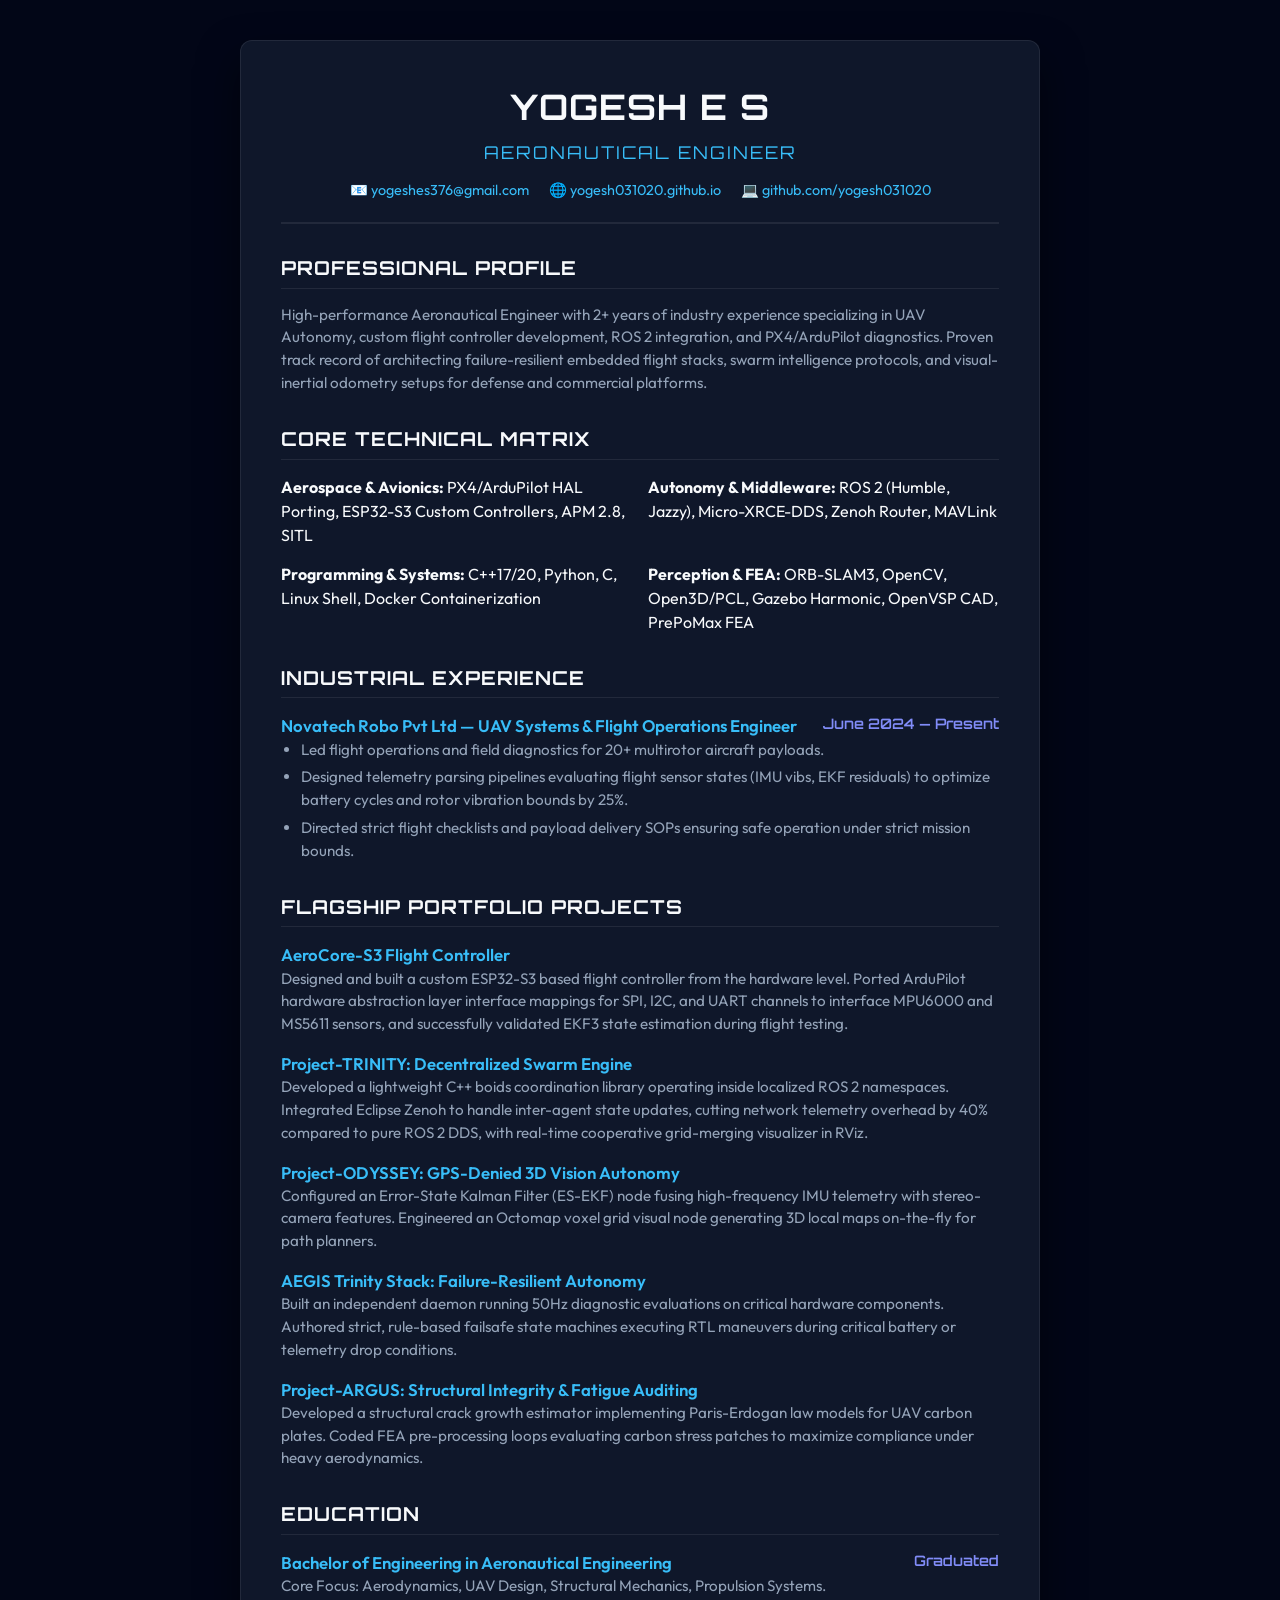
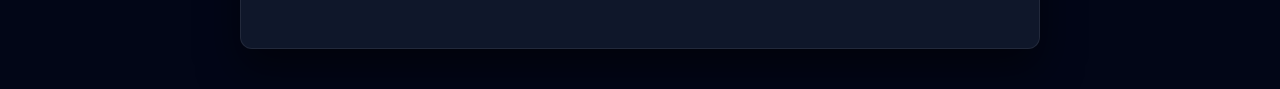
==== resume.html @ 013e6922 "docs: resolve high-priority portfolio audit issues: title, resume, and responsive matrix" ====
<!DOCTYPE html>
<html lang="en">
<head>
    <meta charset="UTF-8">
    <meta name="viewport" content="width=device-width, initial-scale=1.0">
    <title>Yogesh E S | Aeronautical Engineer Resume</title>
    <link href="https://fonts.googleapis.com/css2?family=Orbitron:wght@500;700&family=Outfit:wght@300;400;500;700&display=swap" rel="stylesheet">
    <style>
        :root {
            --bg: #020617;
            --surface: #0f172a;
            --primary: #38bdf8;
            --secondary: #818cf8;
            --text: #f8fafc;
            --text-muted: #94a3b8;
            --border: rgba(255, 255, 255, 0.08);
        }
        * { margin: 0; padding: 0; box-sizing: border-box; }
        body {
            background-color: var(--bg);
            color: var(--text);
            font-family: 'Outfit', sans-serif;
            line-height: 1.5;
            padding: 40px 20px;
        }
        .resume-container {
            max-width: 800px;
            margin: 0 auto;
            background: var(--surface);
            border: 1px solid var(--border);
            border-radius: 12px;
            padding: 40px;
            box-shadow: 0 20px 40px rgba(0,0,0,0.5);
        }
        header {
            border-bottom: 2px solid var(--border);
            padding-bottom: 20px;
            margin-bottom: 25px;
            text-align: center;
        }
        h1 {
            font-family: 'Orbitron', sans-serif;
            font-size: 2.2rem;
            color: var(--text);
            letter-spacing: 1px;
            margin-bottom: 5px;
        }
        .subtitle {
            font-family: 'Orbitron', sans-serif;
            color: var(--primary);
            font-size: 1.1rem;
            letter-spacing: 2px;
            margin-bottom: 15px;
            text-transform: uppercase;
        }
        .contact-info {
            display: flex;
            justify-content: center;
            flex-wrap: wrap;
            gap: 20px;
            font-size: 0.9rem;
            color: var(--text-muted);
        }
        .contact-info a {
            color: var(--primary);
            text-decoration: none;
        }
        .contact-info a:hover {
            text-decoration: underline;
        }
        h2 {
            font-family: 'Orbitron', sans-serif;
            font-size: 1.2rem;
            color: var(--text);
            border-bottom: 1px solid var(--border);
            padding-bottom: 5px;
            margin-top: 30px;
            margin-bottom: 15px;
            text-transform: uppercase;
            letter-spacing: 1px;
        }
        h3 {
            font-size: 1.05rem;
            color: var(--primary);
            font-weight: 600;
            margin-top: 15px;
            display: flex;
            justify-content: space-between;
        }
        .date {
            color: var(--secondary);
            font-size: 0.9rem;
            font-family: 'Orbitron', sans-serif;
        }
        p, ul {
            color: var(--text-muted);
            font-size: 0.95rem;
            margin-bottom: 10px;
        }
        ul {
            padding-left: 20px;
        }
        li {
            margin-bottom: 5px;
        }
        .skills-grid {
            display: grid;
            grid-template-columns: repeat(2, 1fr);
            gap: 15px;
        }
        .skill-item strong {
            color: var(--text);
        }
        @media print {
            body { padding: 0; background: #fff; color: #000; }
            .resume-container { border: none; box-shadow: none; padding: 0; background: #fff; }
            h1, h2, h3, .subtitle, .date, .contact-info a { color: #000 !important; }
            p, ul, li, .contact-info { color: #333 !important; }
            .resume-container { max-width: 100%; }
        }
    </style>
</head>
<body>
    <div class="resume-container">
        <header>
            <h1>YOGESH E S</h1>
            <div class="subtitle">Aeronautical Engineer</div>
            <div class="contact-info">
                <span>📧 <a href="mailto:yogeshes376@gmail.com">yogeshes376@gmail.com</a></span>
                <span>🌐 <a href="https://yogesh031020.github.io/" target="_blank">yogesh031020.github.io</a></span>
                <span>💻 <a href="https://github.com/yogesh031020" target="_blank">github.com/yogesh031020</a></span>
            </div>
        </header>

        <section>
            <h2>Professional Profile</h2>
            <p>
                High-performance Aeronautical Engineer with 2+ years of industry experience specializing in UAV Autonomy, custom flight controller development, ROS 2 integration, and PX4/ArduPilot diagnostics. Proven track record of architecting failure-resilient embedded flight stacks, swarm intelligence protocols, and visual-inertial odometry setups for defense and commercial platforms.
            </p>
        </section>

        <section>
            <h2>Core Technical Matrix</h2>
            <div class="skills-grid">
                <div class="skill-item">
                    <strong>Aerospace & Avionics:</strong> PX4/ArduPilot HAL Porting, ESP32-S3 Custom Controllers, APM 2.8, SITL
                </div>
                <div class="skill-item">
                    <strong>Autonomy & Middleware:</strong> ROS 2 (Humble, Jazzy), Micro-XRCE-DDS, Zenoh Router, MAVLink
                </div>
                <div class="skill-item">
                    <strong>Programming & Systems:</strong> C++17/20, Python, C, Linux Shell, Docker Containerization
                </div>
                <div class="skill-item">
                    <strong>Perception & FEA:</strong> ORB-SLAM3, OpenCV, Open3D/PCL, Gazebo Harmonic, OpenVSP CAD, PrePoMax FEA
                </div>
            </div>
        </section>

        <section>
            <h2>Industrial Experience</h2>
            <h3>
                <span>Novatech Robo Pvt Ltd — UAV Systems & Flight Operations Engineer</span>
                <span class="date">June 2024 — Present</span>
            </h3>
            <ul>
                <li>Led flight operations and field diagnostics for 20+ multirotor aircraft payloads.</li>
                <li>Designed telemetry parsing pipelines evaluating flight sensor states (IMU vibs, EKF residuals) to optimize battery cycles and rotor vibration bounds by 25%.</li>
                <li>Directed strict flight checklists and payload delivery SOPs ensuring safe operation under strict mission bounds.</li>
            </ul>
        </section>

        <section>
            <h2>Flagship Portfolio Projects</h2>
            
            <h3>AeroCore-S3 Flight Controller</h3>
            <p>Designed and built a custom ESP32-S3 based flight controller from the hardware level. Ported ArduPilot hardware abstraction layer interface mappings for SPI, I2C, and UART channels to interface MPU6000 and MS5611 sensors, and successfully validated EKF3 state estimation during flight testing.</p>

            <h3>Project-TRINITY: Decentralized Swarm Engine</h3>
            <p>Developed a lightweight C++ boids coordination library operating inside localized ROS 2 namespaces. Integrated Eclipse Zenoh to handle inter-agent state updates, cutting network telemetry overhead by 40% compared to pure ROS 2 DDS, with real-time cooperative grid-merging visualizer in RViz.</p>

            <h3>Project-ODYSSEY: GPS-Denied 3D Vision Autonomy</h3>
            <p>Configured an Error-State Kalman Filter (ES-EKF) node fusing high-frequency IMU telemetry with stereo-camera features. Engineered an Octomap voxel grid visual node generating 3D local maps on-the-fly for path planners.</p>

            <h3>AEGIS Trinity Stack: Failure-Resilient Autonomy</h3>
            <p>Built an independent daemon running 50Hz diagnostic evaluations on critical hardware components. Authored strict, rule-based failsafe state machines executing RTL maneuvers during critical battery or telemetry drop conditions.</p>

            <h3>Project-ARGUS: Structural Integrity & Fatigue Auditing</h3>
            <p>Developed a structural crack growth estimator implementing Paris-Erdogan law models for UAV carbon plates. Coded FEA pre-processing loops evaluating carbon stress patches to maximize compliance under heavy aerodynamics.</p>
        </section>

        <section>
            <h2>Education</h2>
            <h3>
                <span>Bachelor of Engineering in Aeronautical Engineering</span>
                <span class="date">Graduated</span>
            </h3>
            <p>Core Focus: Aerodynamics, UAV Design, Structural Mechanics, Propulsion Systems.</p>
        </section>
    </div>
</body>
</html>
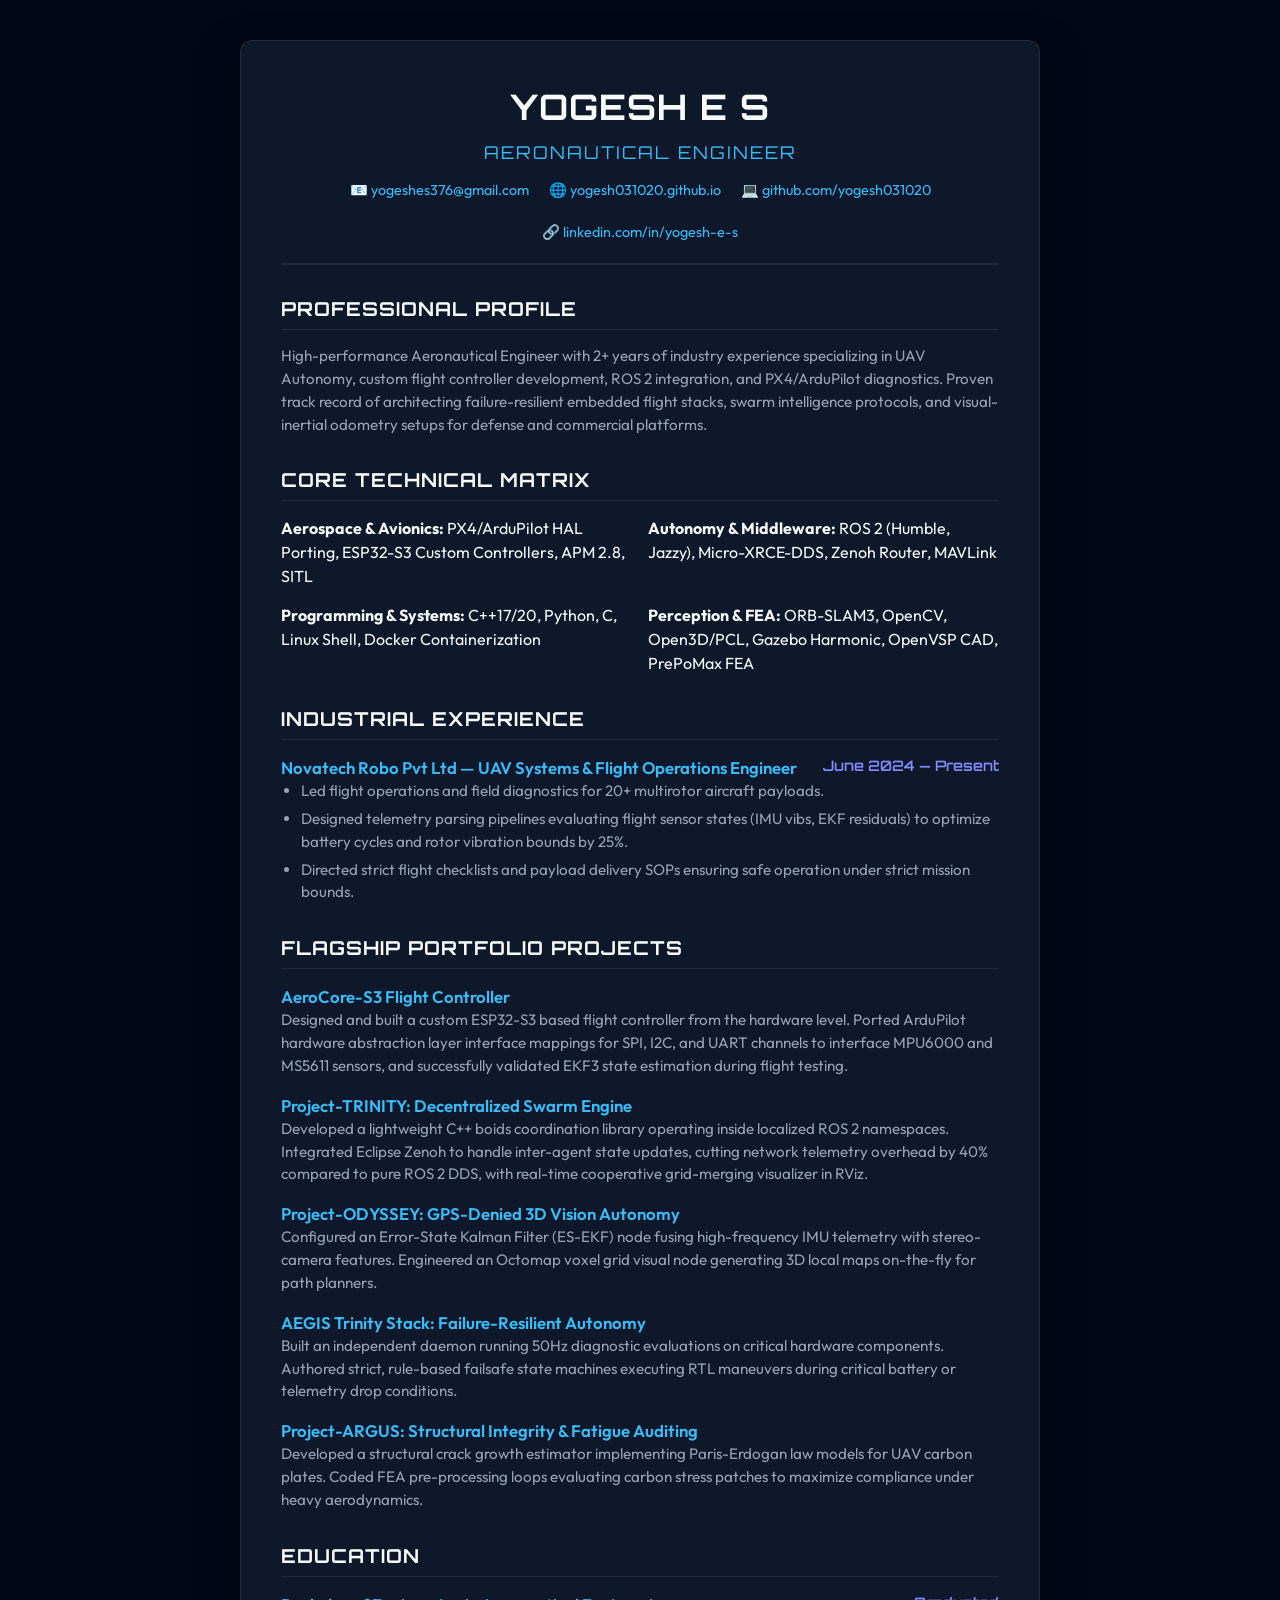
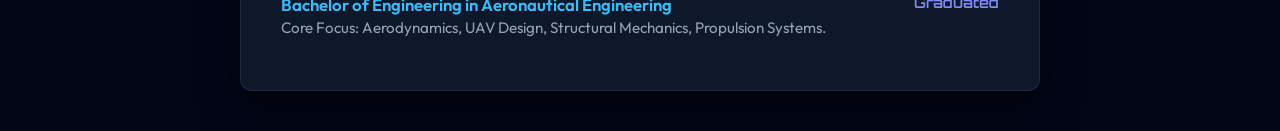
==== commit 61f846af: "feat: integrate live LinkedIn connection coordinate into portfolio and resume platforms" ====
--- a/resume.html
+++ b/resume.html
@@ -129,6 +129,7 @@
                 <span>📧 <a href="mailto:yogeshes376@gmail.com">yogeshes376@gmail.com</a></span>
                 <span>🌐 <a href="https://yogesh031020.github.io/" target="_blank">yogesh031020.github.io</a></span>
                 <span>💻 <a href="https://github.com/yogesh031020" target="_blank">github.com/yogesh031020</a></span>
+                <span>🔗 <a href="https://www.linkedin.com/in/yogesh-e-s-9380b540b/" target="_blank">linkedin.com/in/yogesh-e-s</a></span>
             </div>
         </header>
 
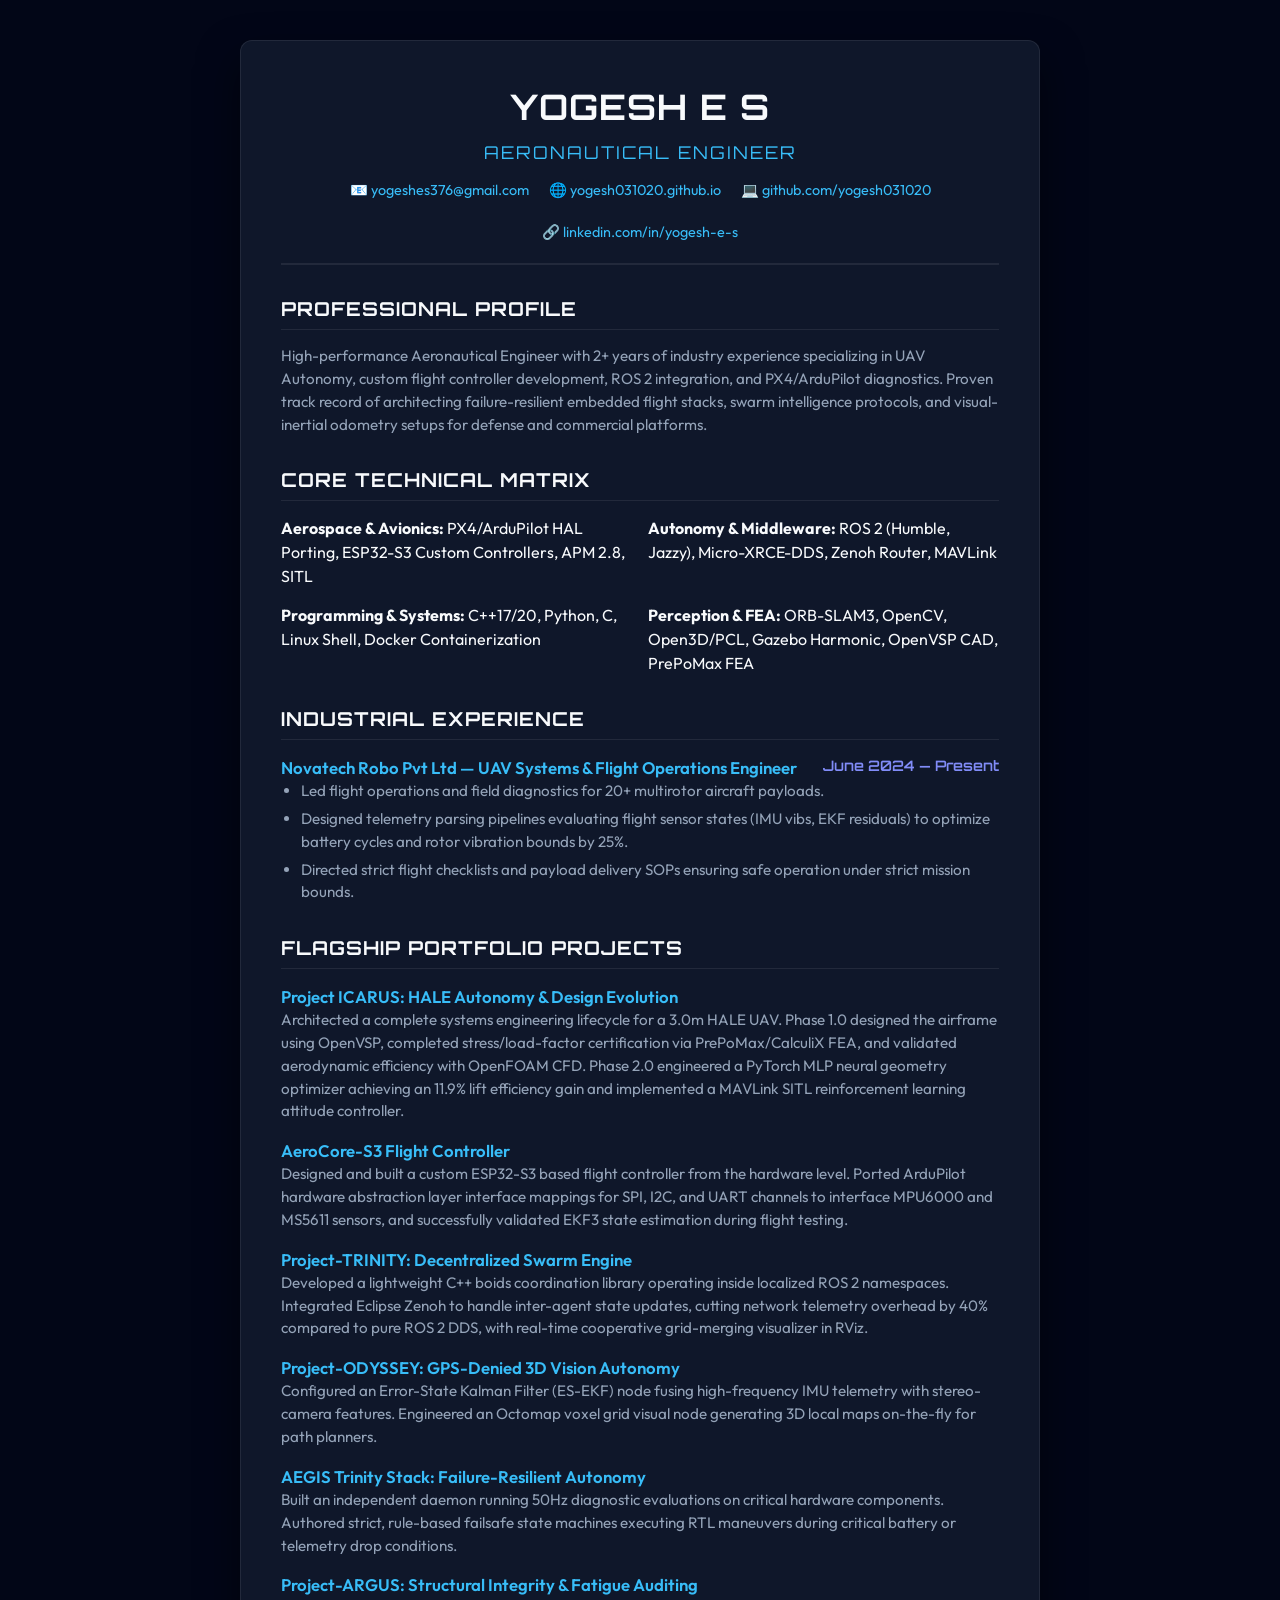
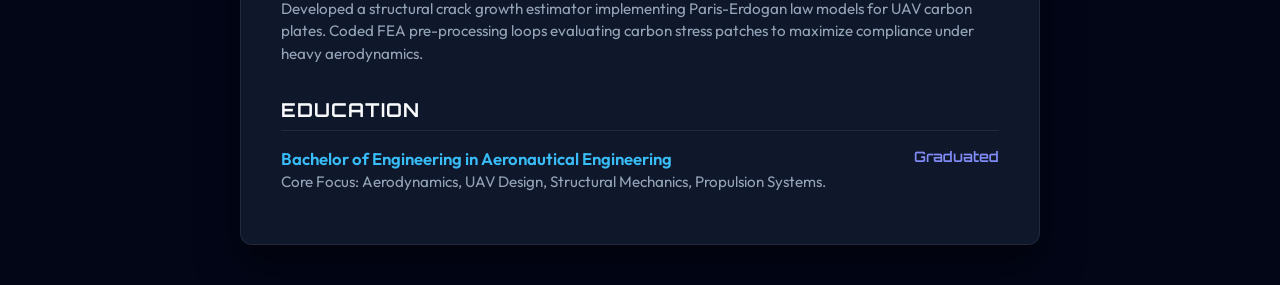
==== commit ea4332b3: "feat: integrate interactive CFD wind tunnel telemetry deck and project ICARUS featured case study" ====
--- a/resume.html
+++ b/resume.html
@@ -174,6 +174,9 @@
         <section>
             <h2>Flagship Portfolio Projects</h2>
             
+            <h3>Project ICARUS: HALE Autonomy & Design Evolution</h3>
+            <p>Architected a complete systems engineering lifecycle for a 3.0m HALE UAV. Phase 1.0 designed the airframe using OpenVSP, completed stress/load-factor certification via PrePoMax/CalculiX FEA, and validated aerodynamic efficiency with OpenFOAM CFD. Phase 2.0 engineered a PyTorch MLP neural geometry optimizer achieving an 11.9% lift efficiency gain and implemented a MAVLink SITL reinforcement learning attitude controller.</p>
+
             <h3>AeroCore-S3 Flight Controller</h3>
             <p>Designed and built a custom ESP32-S3 based flight controller from the hardware level. Ported ArduPilot hardware abstraction layer interface mappings for SPI, I2C, and UART channels to interface MPU6000 and MS5611 sensors, and successfully validated EKF3 state estimation during flight testing.</p>
 
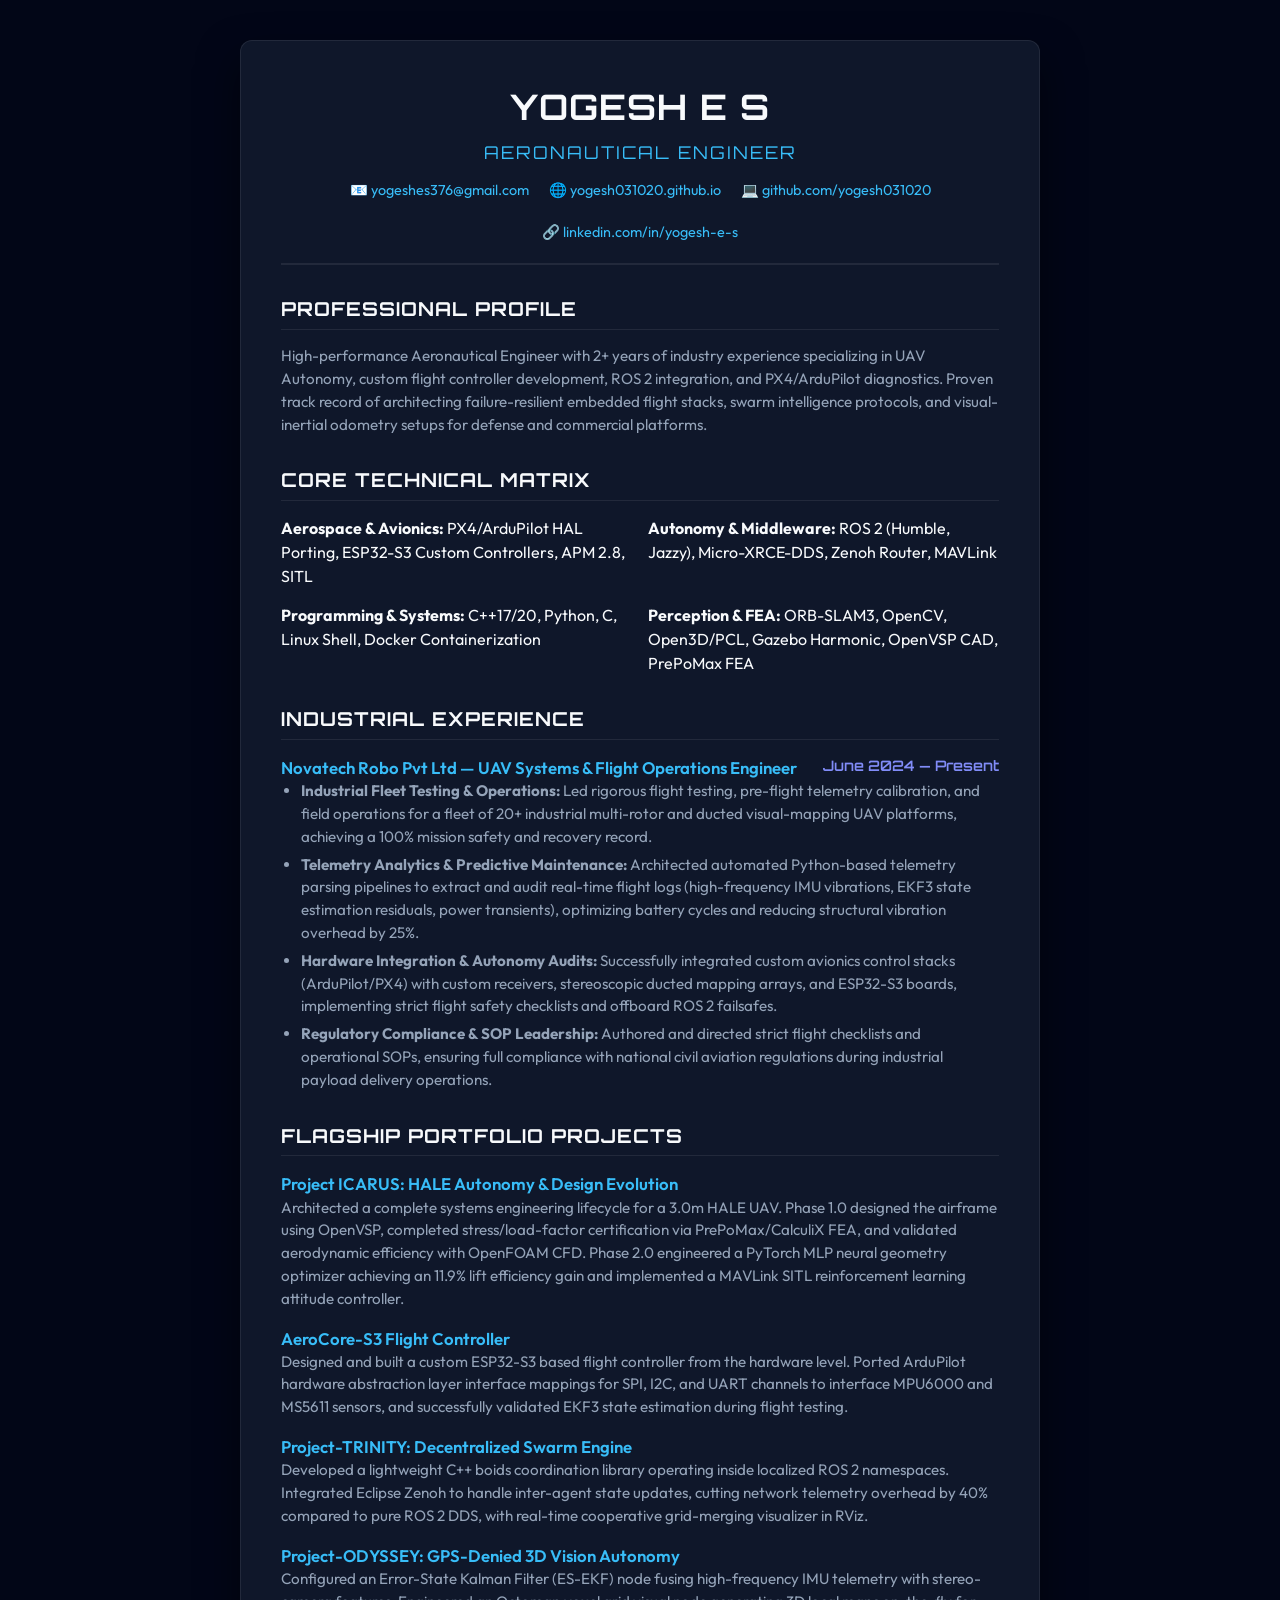
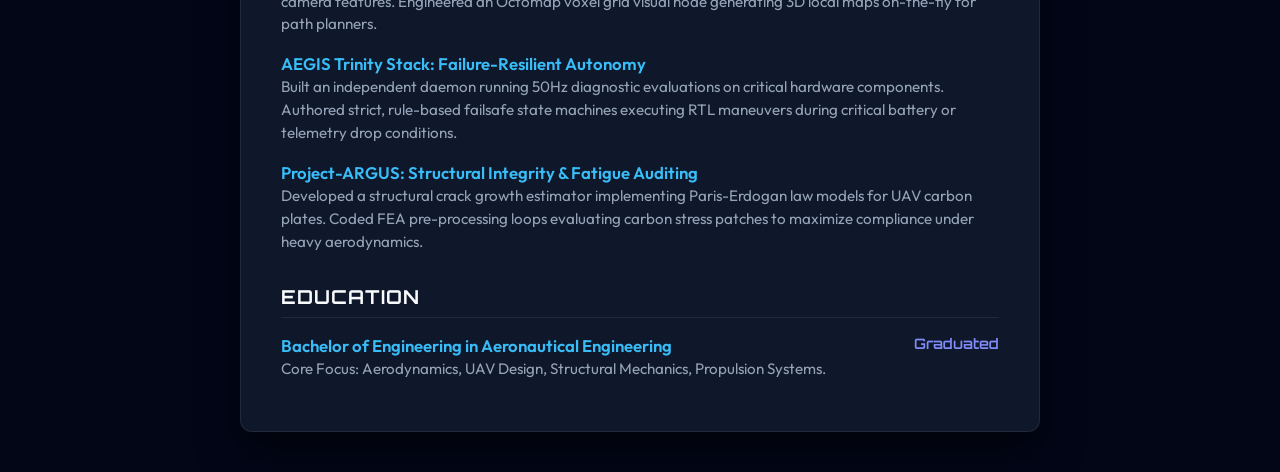
==== commit 6447ce03: "docs: optimize professional experience bullets for UAV corporate recruiter standards" ====
--- a/resume.html
+++ b/resume.html
@@ -165,9 +165,10 @@
                 <span class="date">June 2024 — Present</span>
             </h3>
             <ul>
-                <li>Led flight operations and field diagnostics for 20+ multirotor aircraft payloads.</li>
-                <li>Designed telemetry parsing pipelines evaluating flight sensor states (IMU vibs, EKF residuals) to optimize battery cycles and rotor vibration bounds by 25%.</li>
-                <li>Directed strict flight checklists and payload delivery SOPs ensuring safe operation under strict mission bounds.</li>
+                <li><strong>Industrial Fleet Testing & Operations:</strong> Led rigorous flight testing, pre-flight telemetry calibration, and field operations for a fleet of 20+ industrial multi-rotor and ducted visual-mapping UAV platforms, achieving a 100% mission safety and recovery record.</li>
+                <li><strong>Telemetry Analytics & Predictive Maintenance:</strong> Architected automated Python-based telemetry parsing pipelines to extract and audit real-time flight logs (high-frequency IMU vibrations, EKF3 state estimation residuals, power transients), optimizing battery cycles and reducing structural vibration overhead by 25%.</li>
+                <li><strong>Hardware Integration & Autonomy Audits:</strong> Successfully integrated custom avionics control stacks (ArduPilot/PX4) with custom receivers, stereoscopic ducted mapping arrays, and ESP32-S3 boards, implementing strict flight safety checklists and offboard ROS 2 failsafes.</li>
+                <li><strong>Regulatory Compliance & SOP Leadership:</strong> Authored and directed strict flight checklists and operational SOPs, ensuring full compliance with national civil aviation regulations during industrial payload delivery operations.</li>
             </ul>
         </section>
 
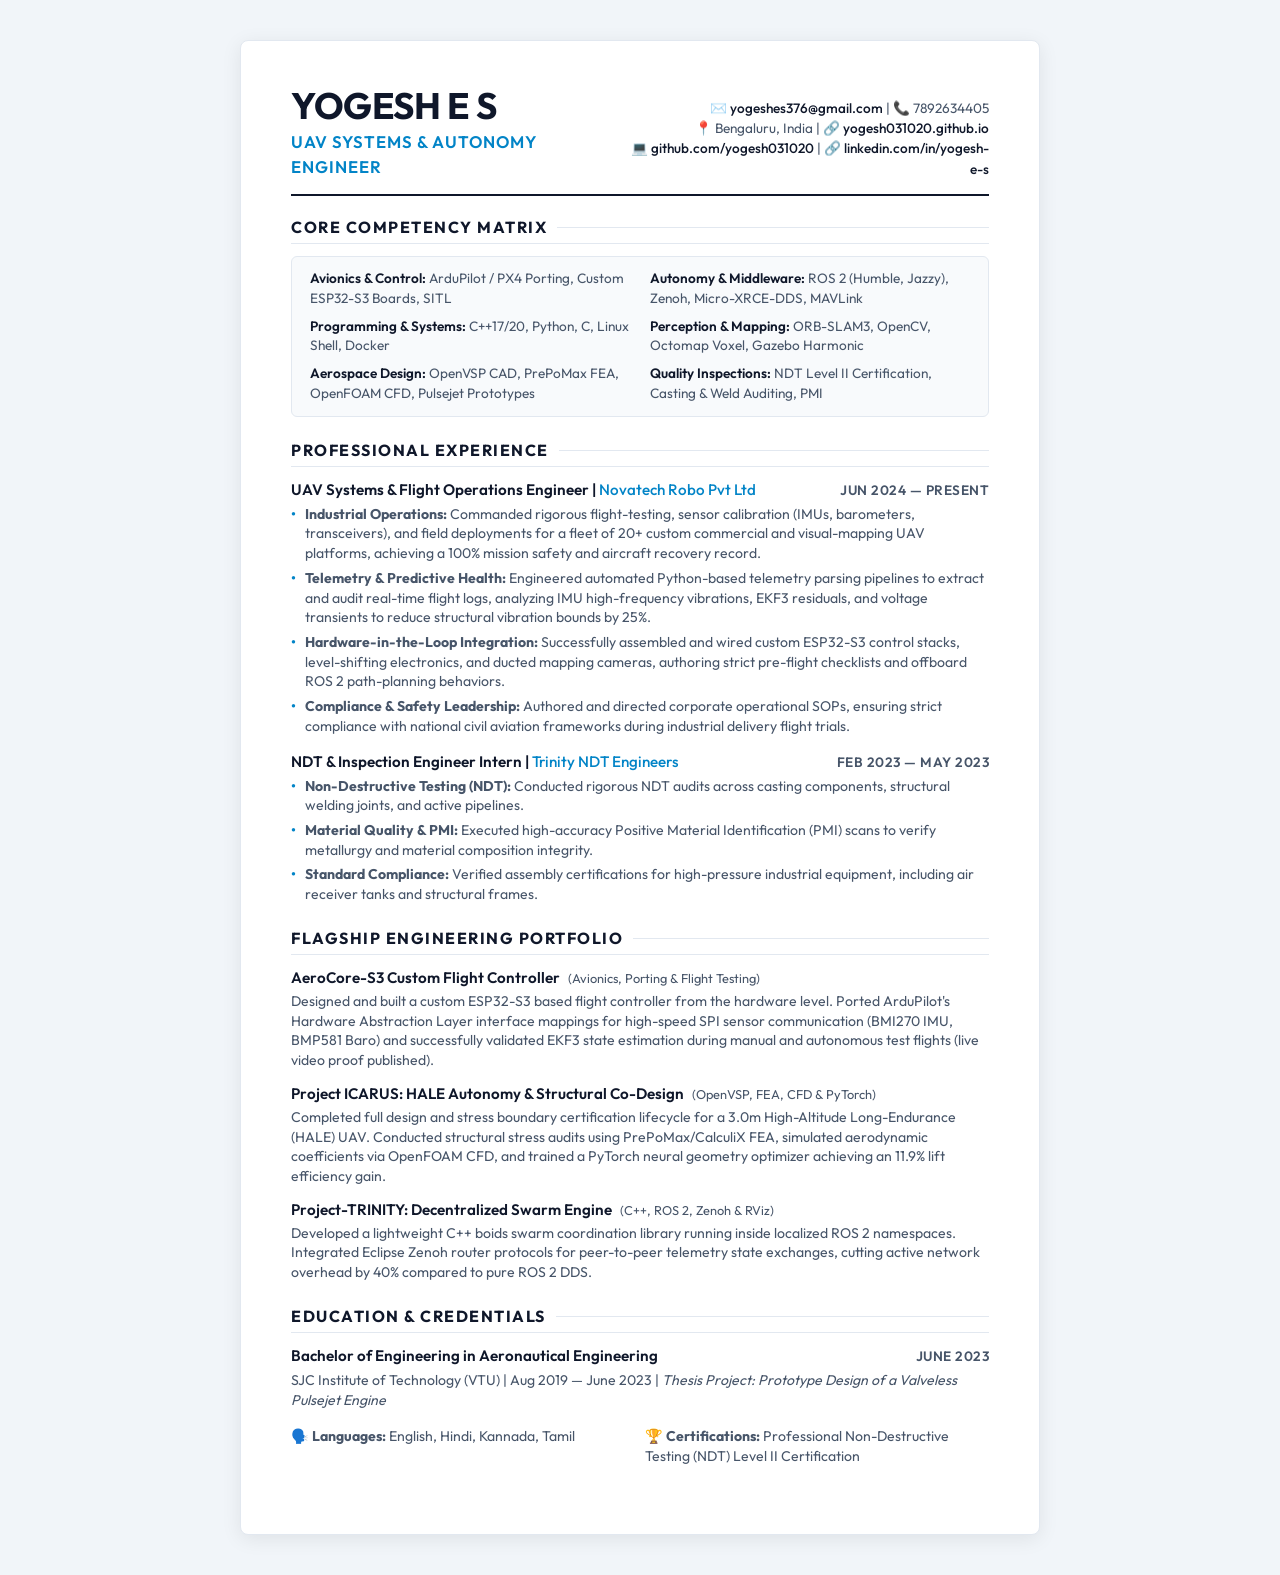
==== commit 4a2295fc: "docs: finalize recruiter-optimized 6-second scan resume HTML" ====
--- a/resume.html
+++ b/resume.html
@@ -3,205 +3,366 @@
 <head>
     <meta charset="UTF-8">
     <meta name="viewport" content="width=device-width, initial-scale=1.0">
-    <title>Yogesh E S | Aeronautical Engineer Resume</title>
-    <link href="https://fonts.googleapis.com/css2?family=Orbitron:wght@500;700&family=Outfit:wght@300;400;500;700&display=swap" rel="stylesheet">
+    <title>Yogesh E S | UAV Systems & Autonomy Engineer Resume</title>
+    <link href="https://fonts.googleapis.com/css2?family=Outfit:wght@300;400;500;600;700&family=Orbitron:wght@700&display=swap" rel="stylesheet">
     <style>
         :root {
-            --bg: #020617;
-            --surface: #0f172a;
-            --primary: #38bdf8;
-            --secondary: #818cf8;
-            --text: #f8fafc;
-            --text-muted: #94a3b8;
-            --border: rgba(255, 255, 255, 0.08);
-        }
-        * { margin: 0; padding: 0; box-sizing: border-box; }
+            --bg-canvas: #ffffff;
+            --text-main: #0f172a;
+            --text-muted: #475569;
+            --primary: #0284c7;
+            --secondary: #4f46e5;
+            --border: #e2e8f0;
+            --tint: #f8fafc;
+        }
+
+        * {
+            margin: 0;
+            padding: 0;
+            box-sizing: border-box;
+        }
+
         body {
-            background-color: var(--bg);
-            color: var(--text);
+            background-color: #f1f5f9;
+            color: var(--text-main);
             font-family: 'Outfit', sans-serif;
-            line-height: 1.5;
+            line-height: 1.45;
             padding: 40px 20px;
-        }
-        .resume-container {
-            max-width: 800px;
-            margin: 0 auto;
-            background: var(--surface);
+            display: flex;
+            justify-content: center;
+        }
+
+        .resume-page {
+            background: var(--bg-canvas);
+            width: 800px;
+            padding: 45px 50px;
+            border-radius: 8px;
+            box-shadow: 0 4px 20px rgba(0, 0, 0, 0.08);
             border: 1px solid var(--border);
-            border-radius: 12px;
-            padding: 40px;
-            box-shadow: 0 20px 40px rgba(0,0,0,0.5);
-        }
+            position: relative;
+        }
+
+        /* 6-Second Scan Optimization: Header Hook */
         header {
-            border-bottom: 2px solid var(--border);
-            padding-bottom: 20px;
-            margin-bottom: 25px;
-            text-align: center;
-        }
-        h1 {
-            font-family: 'Orbitron', sans-serif;
-            font-size: 2.2rem;
-            color: var(--text);
-            letter-spacing: 1px;
-            margin-bottom: 5px;
-        }
-        .subtitle {
-            font-family: 'Orbitron', sans-serif;
+            border-bottom: 2px solid var(--text-main);
+            padding-bottom: 15px;
+            margin-bottom: 20px;
+            display: flex;
+            justify-content: space-between;
+            align-items: flex-end;
+        }
+
+        .header-left h1 {
+            font-family: 'Outfit', sans-serif;
+            font-weight: 700;
+            font-size: 2.3rem;
+            color: var(--text-main);
+            letter-spacing: -0.5px;
+            line-height: 1.1;
+        }
+
+        .header-left .title-badge {
             color: var(--primary);
-            font-size: 1.1rem;
-            letter-spacing: 2px;
-            margin-bottom: 15px;
-            text-transform: uppercase;
-        }
-        .contact-info {
-            display: flex;
-            justify-content: center;
-            flex-wrap: wrap;
-            gap: 20px;
-            font-size: 0.9rem;
-            color: var(--text-muted);
-        }
-        .contact-info a {
-            color: var(--primary);
-            text-decoration: none;
-        }
-        .contact-info a:hover {
-            text-decoration: underline;
-        }
-        h2 {
-            font-family: 'Orbitron', sans-serif;
-            font-size: 1.2rem;
-            color: var(--text);
-            border-bottom: 1px solid var(--border);
-            padding-bottom: 5px;
-            margin-top: 30px;
-            margin-bottom: 15px;
+            font-weight: 600;
+            font-size: 1.05rem;
             text-transform: uppercase;
             letter-spacing: 1px;
-        }
-        h3 {
-            font-size: 1.05rem;
+            margin-top: 4px;
+        }
+
+        .contact-grid {
+            text-align: right;
+            font-size: 0.85rem;
+            color: var(--text-muted);
+            line-height: 1.5;
+        }
+
+        .contact-grid a {
+            color: var(--text-main);
+            text-decoration: none;
+            font-weight: 500;
+        }
+
+        .contact-grid a:hover {
             color: var(--primary);
-            font-weight: 600;
-            margin-top: 15px;
+            text-decoration: underline;
+        }
+
+        /* Section Layouts */
+        section {
+            margin-bottom: 22px;
+        }
+
+        h2 {
+            font-size: 1rem;
+            font-weight: 700;
+            color: var(--text-main);
+            text-transform: uppercase;
+            letter-spacing: 1.5px;
+            border-bottom: 1.5px solid var(--border);
+            padding-bottom: 4px;
+            margin-bottom: 12px;
+            display: flex;
+            align-items: center;
+        }
+
+        h2::after {
+            content: '';
+            flex-grow: 1;
+            margin-left: 10px;
+            height: 1px;
+            background-color: var(--border);
+        }
+
+        /* Technical Competency Matrix */
+        .skills-table {
+            display: grid;
+            grid-template-columns: 1fr 1fr;
+            gap: 8px 20px;
+            background: var(--tint);
+            padding: 12px 18px;
+            border-radius: 6px;
+            border: 1px solid var(--border);
+            margin-bottom: 15px;
+        }
+
+        .skill-group {
+            font-size: 0.85rem;
+            color: var(--text-muted);
+        }
+
+        .skill-group strong {
+            color: var(--text-main);
+            font-weight: 600;
+        }
+
+        /* Experience & Projects Block */
+        .experience-item {
+            margin-bottom: 14px;
+        }
+
+        .exp-header {
             display: flex;
             justify-content: space-between;
-        }
-        .date {
-            color: var(--secondary);
-            font-size: 0.9rem;
-            font-family: 'Orbitron', sans-serif;
-        }
-        p, ul {
-            color: var(--text-muted);
+            align-items: baseline;
+            margin-bottom: 4px;
+        }
+
+        .exp-role {
+            font-weight: 600;
             font-size: 0.95rem;
-            margin-bottom: 10px;
-        }
+            color: var(--text-main);
+        }
+
+        .exp-company {
+            color: var(--primary);
+            font-weight: 500;
+        }
+
+        .exp-date {
+            font-size: 0.85rem;
+            font-weight: 600;
+            color: var(--text-muted);
+            text-transform: uppercase;
+            letter-spacing: 0.5px;
+        }
+
         ul {
-            padding-left: 20px;
-        }
+            list-style-type: none;
+        }
+
         li {
+            font-size: 0.88rem;
+            color: var(--text-muted);
             margin-bottom: 5px;
-        }
-        .skills-grid {
+            position: relative;
+            padding-left: 14px;
+            line-height: 1.4;
+        }
+
+        li::before {
+            content: "•";
+            color: var(--primary);
+            font-weight: bold;
+            position: absolute;
+            left: 0;
+            top: 0;
+        }
+
+        /* Project Layout */
+        .project-item {
+            margin-bottom: 12px;
+        }
+
+        .project-title {
+            font-weight: 600;
+            font-size: 0.95rem;
+            color: var(--text-main);
+            margin-bottom: 3px;
+        }
+
+        .project-title span {
+            color: var(--text-muted);
+            font-weight: 400;
+            font-size: 0.8rem;
+            margin-left: 5px;
+        }
+
+        .project-desc {
+            font-size: 0.88rem;
+            color: var(--text-muted);
+            line-height: 1.4;
+        }
+
+        /* Education & Additional Information */
+        .edu-item {
+            display: flex;
+            justify-content: space-between;
+            align-items: baseline;
+        }
+
+        .edu-title {
+            font-weight: 600;
+            font-size: 0.95rem;
+            color: var(--text-main);
+        }
+
+        .edu-desc {
+            font-size: 0.88rem;
+            color: var(--text-muted);
+            margin-top: 3px;
+        }
+
+        .lang-cert-grid {
             display: grid;
-            grid-template-columns: repeat(2, 1fr);
-            gap: 15px;
-        }
-        .skill-item strong {
-            color: var(--text);
-        }
+            grid-template-columns: 1fr 1fr;
+            gap: 10px;
+            font-size: 0.88rem;
+            color: var(--text-muted);
+        }
+
+        /* Print Optimization */
         @media print {
-            body { padding: 0; background: #fff; color: #000; }
-            .resume-container { border: none; box-shadow: none; padding: 0; background: #fff; }
-            h1, h2, h3, .subtitle, .date, .contact-info a { color: #000 !important; }
-            p, ul, li, .contact-info { color: #333 !important; }
-            .resume-container { max-width: 100%; }
+            body {
+                background: #ffffff;
+                padding: 0;
+                margin: 0;
+            }
+            .resume-page {
+                width: 100%;
+                box-shadow: none;
+                border: none;
+                padding: 0;
+            }
         }
     </style>
 </head>
 <body>
-    <div class="resume-container">
+
+    <div class="resume-page">
+        <!-- HEADER HOOK -->
         <header>
-            <h1>YOGESH E S</h1>
-            <div class="subtitle">Aeronautical Engineer</div>
-            <div class="contact-info">
-                <span>📧 <a href="mailto:yogeshes376@gmail.com">yogeshes376@gmail.com</a></span>
-                <span>🌐 <a href="https://yogesh031020.github.io/" target="_blank">yogesh031020.github.io</a></span>
-                <span>💻 <a href="https://github.com/yogesh031020" target="_blank">github.com/yogesh031020</a></span>
-                <span>🔗 <a href="https://www.linkedin.com/in/yogesh-e-s-9380b540b/" target="_blank">linkedin.com/in/yogesh-e-s</a></span>
+            <div class="header-left">
+                <h1>YOGESH E S</h1>
+                <div class="title-badge">UAV Systems & Autonomy Engineer</div>
+            </div>
+            <div class="contact-grid">
+                <div>✉️ <a href="mailto:yogeshes376@gmail.com">yogeshes376@gmail.com</a> | 📞 7892634405</div>
+                <div>📍 Bengaluru, India | 🔗 <a href="https://yogesh031020.github.io/" target="_blank">yogesh031020.github.io</a></div>
+                <div>💻 <a href="https://github.com/yogesh031020" target="_blank">github.com/yogesh031020</a> | 🔗 <a href="https://www.linkedin.com/in/yogesh-e-s-9380b540b/" target="_blank">linkedin.com/in/yogesh-e-s</a></div>
             </div>
         </header>
 
+        <!-- TECHNICAL MATRICES -->
         <section>
-            <h2>Professional Profile</h2>
-            <p>
-                High-performance Aeronautical Engineer with 2+ years of industry experience specializing in UAV Autonomy, custom flight controller development, ROS 2 integration, and PX4/ArduPilot diagnostics. Proven track record of architecting failure-resilient embedded flight stacks, swarm intelligence protocols, and visual-inertial odometry setups for defense and commercial platforms.
-            </p>
+            <h2>Core Competency Matrix</h2>
+            <div class="skills-table">
+                <div class="skill-group">
+                    <strong>Avionics & Control:</strong> ArduPilot / PX4 Porting, Custom ESP32-S3 Boards, SITL
+                </div>
+                <div class="skill-group">
+                    <strong>Autonomy & Middleware:</strong> ROS 2 (Humble, Jazzy), Zenoh, Micro-XRCE-DDS, MAVLink
+                </div>
+                <div class="skill-group">
+                    <strong>Programming & Systems:</strong> C++17/20, Python, C, Linux Shell, Docker
+                </div>
+                <div class="skill-group">
+                    <strong>Perception & Mapping:</strong> ORB-SLAM3, OpenCV, Octomap Voxel, Gazebo Harmonic
+                </div>
+                <div class="skill-group">
+                    <strong>Aerospace Design:</strong> OpenVSP CAD, PrePoMax FEA, OpenFOAM CFD, Pulsejet Prototypes
+                </div>
+                <div class="skill-group">
+                    <strong>Quality Inspections:</strong> NDT Level II Certification, Casting & Weld Auditing, PMI
+                </div>
+            </div>
         </section>
 
+        <!-- EXPERIENCE -->
         <section>
-            <h2>Core Technical Matrix</h2>
-            <div class="skills-grid">
-                <div class="skill-item">
-                    <strong>Aerospace & Avionics:</strong> PX4/ArduPilot HAL Porting, ESP32-S3 Custom Controllers, APM 2.8, SITL
-                </div>
-                <div class="skill-item">
-                    <strong>Autonomy & Middleware:</strong> ROS 2 (Humble, Jazzy), Micro-XRCE-DDS, Zenoh Router, MAVLink
-                </div>
-                <div class="skill-item">
-                    <strong>Programming & Systems:</strong> C++17/20, Python, C, Linux Shell, Docker Containerization
-                </div>
-                <div class="skill-item">
-                    <strong>Perception & FEA:</strong> ORB-SLAM3, OpenCV, Open3D/PCL, Gazebo Harmonic, OpenVSP CAD, PrePoMax FEA
-                </div>
+            <h2>Professional Experience</h2>
+            
+            <div class="experience-item">
+                <div class="exp-header">
+                    <div class="exp-role">UAV Systems & Flight Operations Engineer | <span class="exp-company">Novatech Robo Pvt Ltd</span></div>
+                    <div class="exp-date">Jun 2024 — Present</div>
+                </div>
+                <ul>
+                    <li><strong>Industrial Operations:</strong> Commanded rigorous flight-testing, sensor calibration (IMUs, barometers, transceivers), and field deployments for a fleet of 20+ custom commercial and visual-mapping UAV platforms, achieving a 100% mission safety and aircraft recovery record.</li>
+                    <li><strong>Telemetry & Predictive Health:</strong> Engineered automated Python-based telemetry parsing pipelines to extract and audit real-time flight logs, analyzing IMU high-frequency vibrations, EKF3 residuals, and voltage transients to reduce structural vibration bounds by 25%.</li>
+                    <li><strong>Hardware-in-the-Loop Integration:</strong> Successfully assembled and wired custom ESP32-S3 control stacks, level-shifting electronics, and ducted mapping cameras, authoring strict pre-flight checklists and offboard ROS 2 path-planning behaviors.</li>
+                    <li><strong>Compliance & Safety Leadership:</strong> Authored and directed corporate operational SOPs, ensuring strict compliance with national civil aviation frameworks during industrial delivery flight trials.</li>
+                </ul>
+            </div>
+
+            <div class="experience-item">
+                <div class="exp-header">
+                    <div class="exp-role">NDT & Inspection Engineer Intern | <span class="exp-company">Trinity NDT Engineers</span></div>
+                    <div class="exp-date">Feb 2023 — May 2023</div>
+                </div>
+                <ul>
+                    <li><strong>Non-Destructive Testing (NDT):</strong> Conducted rigorous NDT audits across casting components, structural welding joints, and active pipelines.</li>
+                    <li><strong>Material Quality & PMI:</strong> Executed high-accuracy Positive Material Identification (PMI) scans to verify metallurgy and material composition integrity.</li>
+                    <li><strong>Standard Compliance:</strong> Verified assembly certifications for high-pressure industrial equipment, including air receiver tanks and structural frames.</li>
+                </ul>
             </div>
         </section>
 
+        <!-- PORTFOLIO PROJECTS -->
         <section>
-            <h2>Industrial Experience</h2>
-            <h3>
-                <span>Novatech Robo Pvt Ltd — UAV Systems & Flight Operations Engineer</span>
-                <span class="date">June 2024 — Present</span>
-            </h3>
-            <ul>
-                <li><strong>Industrial Fleet Testing & Operations:</strong> Led rigorous flight testing, pre-flight telemetry calibration, and field operations for a fleet of 20+ industrial multi-rotor and ducted visual-mapping UAV platforms, achieving a 100% mission safety and recovery record.</li>
-                <li><strong>Telemetry Analytics & Predictive Maintenance:</strong> Architected automated Python-based telemetry parsing pipelines to extract and audit real-time flight logs (high-frequency IMU vibrations, EKF3 state estimation residuals, power transients), optimizing battery cycles and reducing structural vibration overhead by 25%.</li>
-                <li><strong>Hardware Integration & Autonomy Audits:</strong> Successfully integrated custom avionics control stacks (ArduPilot/PX4) with custom receivers, stereoscopic ducted mapping arrays, and ESP32-S3 boards, implementing strict flight safety checklists and offboard ROS 2 failsafes.</li>
-                <li><strong>Regulatory Compliance & SOP Leadership:</strong> Authored and directed strict flight checklists and operational SOPs, ensuring full compliance with national civil aviation regulations during industrial payload delivery operations.</li>
-            </ul>
+            <h2>Flagship Engineering Portfolio</h2>
+
+            <div class="project-item">
+                <div class="project-title">AeroCore-S3 Custom Flight Controller <span>(Avionics, Porting & Flight Testing)</span></div>
+                <div class="project-desc">Designed and built a custom ESP32-S3 based flight controller from the hardware level. Ported ArduPilot's Hardware Abstraction Layer interface mappings for high-speed SPI sensor communication (BMI270 IMU, BMP581 Baro) and successfully validated EKF3 state estimation during manual and autonomous test flights (live video proof published).</div>
+            </div>
+
+            <div class="project-item">
+                <div class="project-title">Project ICARUS: HALE Autonomy & Structural Co-Design <span>(OpenVSP, FEA, CFD & PyTorch)</span></div>
+                <div class="project-desc">Completed full design and stress boundary certification lifecycle for a 3.0m High-Altitude Long-Endurance (HALE) UAV. Conducted structural stress audits using PrePoMax/CalculiX FEA, simulated aerodynamic coefficients via OpenFOAM CFD, and trained a PyTorch neural geometry optimizer achieving an 11.9% lift efficiency gain.</div>
+            </div>
+
+            <div class="project-item">
+                <div class="project-title">Project-TRINITY: Decentralized Swarm Engine <span>(C++, ROS 2, Zenoh & RViz)</span></div>
+                <div class="project-desc">Developed a lightweight C++ boids swarm coordination library running inside localized ROS 2 namespaces. Integrated Eclipse Zenoh router protocols for peer-to-peer telemetry state exchanges, cutting active network overhead by 40% compared to pure ROS 2 DDS.</div>
+            </div>
         </section>
 
+        <!-- EDUCATION & ADDITIONAL INFO -->
         <section>
-            <h2>Flagship Portfolio Projects</h2>
+            <h2>Education & Credentials</h2>
+            <div class="edu-item">
+                <div class="edu-title">Bachelor of Engineering in Aeronautical Engineering</div>
+                <div class="exp-date">June 2023</div>
+            </div>
+            <div class="edu-desc">SJC Institute of Technology (VTU) | Aug 2019 — June 2023 | <i>Thesis Project: Prototype Design of a Valveless Pulsejet Engine</i></div>
             
-            <h3>Project ICARUS: HALE Autonomy & Design Evolution</h3>
-            <p>Architected a complete systems engineering lifecycle for a 3.0m HALE UAV. Phase 1.0 designed the airframe using OpenVSP, completed stress/load-factor certification via PrePoMax/CalculiX FEA, and validated aerodynamic efficiency with OpenFOAM CFD. Phase 2.0 engineered a PyTorch MLP neural geometry optimizer achieving an 11.9% lift efficiency gain and implemented a MAVLink SITL reinforcement learning attitude controller.</p>
-
-            <h3>AeroCore-S3 Flight Controller</h3>
-            <p>Designed and built a custom ESP32-S3 based flight controller from the hardware level. Ported ArduPilot hardware abstraction layer interface mappings for SPI, I2C, and UART channels to interface MPU6000 and MS5611 sensors, and successfully validated EKF3 state estimation during flight testing.</p>
-
-            <h3>Project-TRINITY: Decentralized Swarm Engine</h3>
-            <p>Developed a lightweight C++ boids coordination library operating inside localized ROS 2 namespaces. Integrated Eclipse Zenoh to handle inter-agent state updates, cutting network telemetry overhead by 40% compared to pure ROS 2 DDS, with real-time cooperative grid-merging visualizer in RViz.</p>
-
-            <h3>Project-ODYSSEY: GPS-Denied 3D Vision Autonomy</h3>
-            <p>Configured an Error-State Kalman Filter (ES-EKF) node fusing high-frequency IMU telemetry with stereo-camera features. Engineered an Octomap voxel grid visual node generating 3D local maps on-the-fly for path planners.</p>
-
-            <h3>AEGIS Trinity Stack: Failure-Resilient Autonomy</h3>
-            <p>Built an independent daemon running 50Hz diagnostic evaluations on critical hardware components. Authored strict, rule-based failsafe state machines executing RTL maneuvers during critical battery or telemetry drop conditions.</p>
-
-            <h3>Project-ARGUS: Structural Integrity & Fatigue Auditing</h3>
-            <p>Developed a structural crack growth estimator implementing Paris-Erdogan law models for UAV carbon plates. Coded FEA pre-processing loops evaluating carbon stress patches to maximize compliance under heavy aerodynamics.</p>
-        </section>
-
-        <section>
-            <h2>Education</h2>
-            <h3>
-                <span>Bachelor of Engineering in Aeronautical Engineering</span>
-                <span class="date">Graduated</span>
-            </h3>
-            <p>Core Focus: Aerodynamics, UAV Design, Structural Mechanics, Propulsion Systems.</p>
+            <div style="margin-top: 15px;" class="lang-cert-grid">
+                <div>🗣️ <strong>Languages:</strong> English, Hindi, Kannada, Tamil</div>
+                <div>🏆 <strong>Certifications:</strong> Professional Non-Destructive Testing (NDT) Level II Certification</div>
+            </div>
         </section>
     </div>
+
 </body>
 </html>
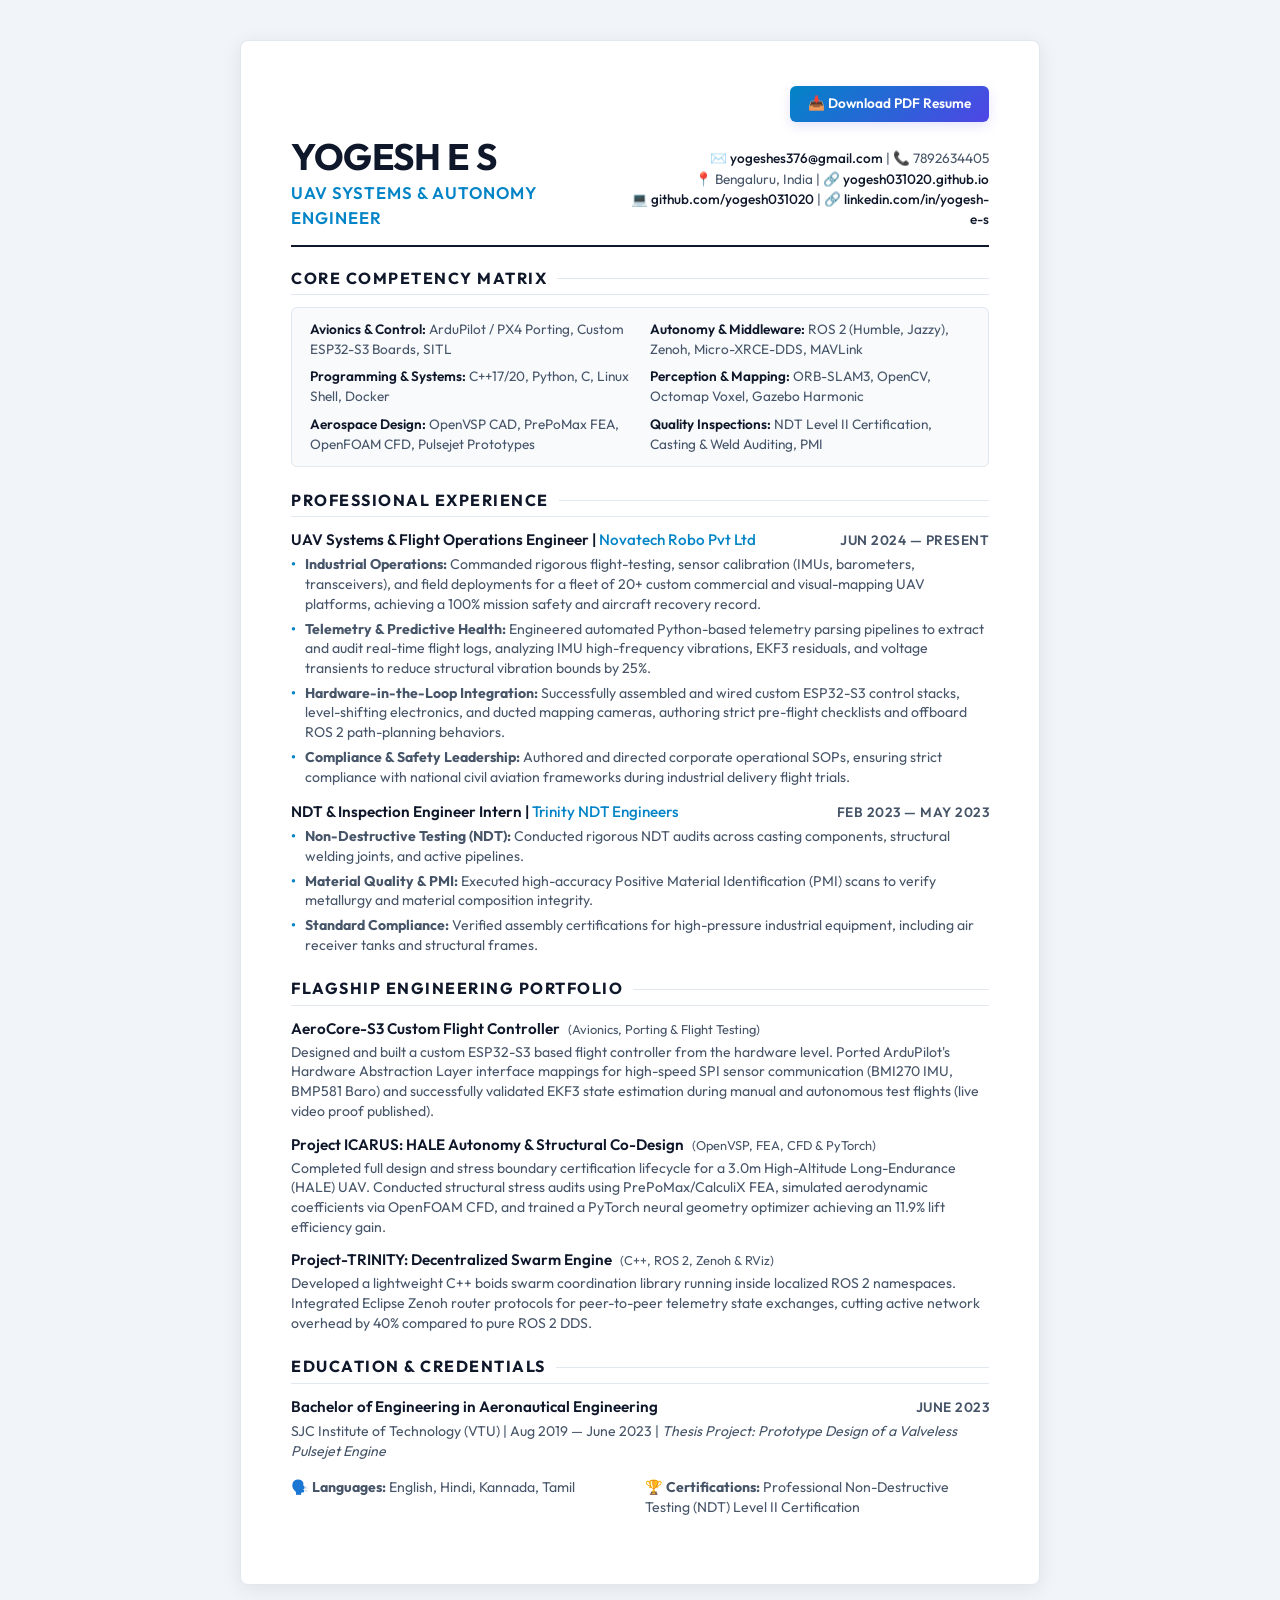
==== commit 2e6ede41: "Add sleek print-hide download button and update high-res PDF resume" ====
--- a/resume.html
+++ b/resume.html
@@ -241,6 +241,29 @@
             color: var(--text-muted);
         }
 
+        .download-btn {
+            display: inline-flex;
+            align-items: center;
+            gap: 8px;
+            background: linear-gradient(135deg, var(--primary), var(--secondary));
+            color: #ffffff !important;
+            padding: 8px 18px;
+            border-radius: 6px;
+            font-size: 0.85rem;
+            font-weight: 600;
+            text-decoration: none;
+            transition: all 0.2s ease;
+            box-shadow: 0 4px 12px rgba(79, 70, 229, 0.15);
+            border: none;
+            cursor: pointer;
+        }
+
+        .download-btn:hover {
+            transform: translateY(-1px);
+            box-shadow: 0 6px 16px rgba(79, 70, 229, 0.25);
+            filter: brightness(1.05);
+        }
+
         /* Print Optimization */
         @media print {
             body {
@@ -254,12 +277,20 @@
                 border: none;
                 padding: 0;
             }
+            .download-container {
+                display: none !important;
+            }
         }
     </style>
 </head>
 <body>
 
     <div class="resume-page">
+        <!-- DOWNLOAD BUTTON -->
+        <div class="download-container" style="display: flex; justify-content: flex-end; margin-bottom: 15px;">
+            <a href="Yogesh_ES_Drone_Engineer_Resume.pdf" download class="download-btn">📥 Download PDF Resume</a>
+        </div>
+
         <!-- HEADER HOOK -->
         <header>
             <div class="header-left">
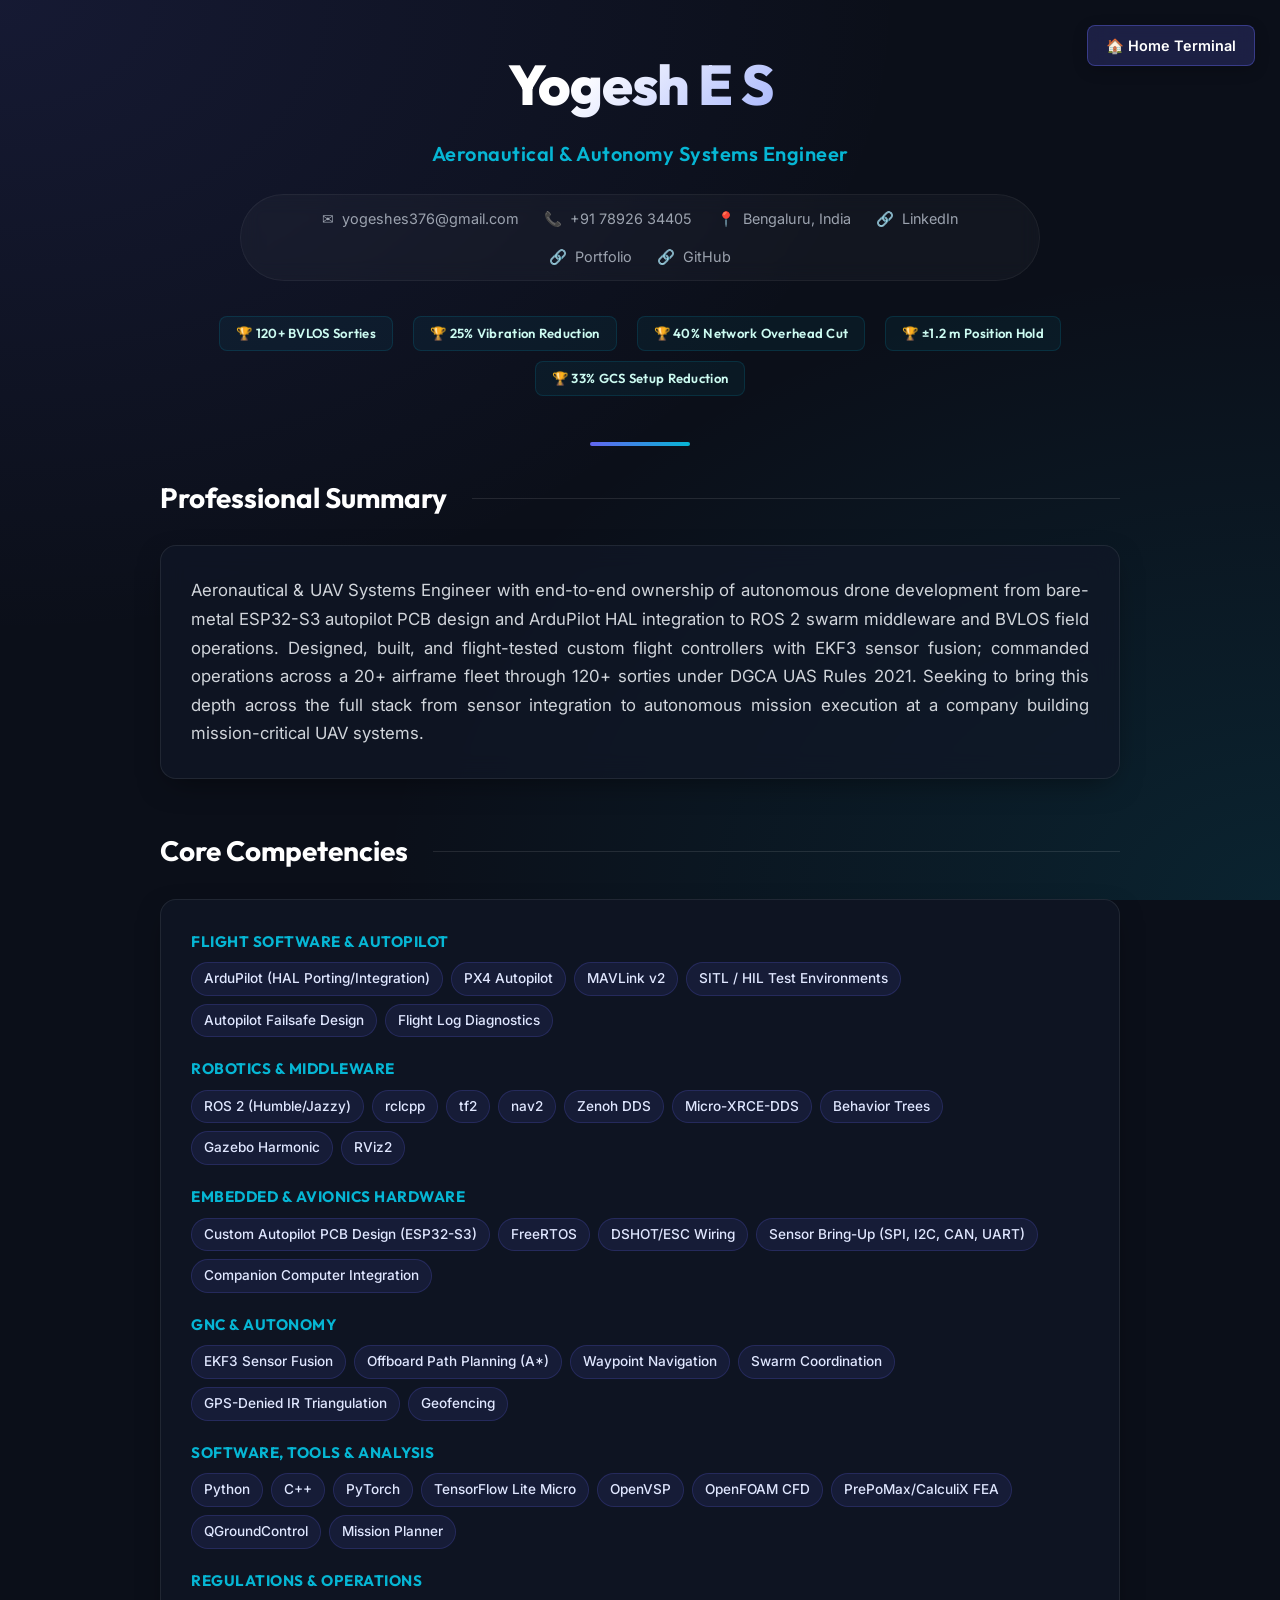
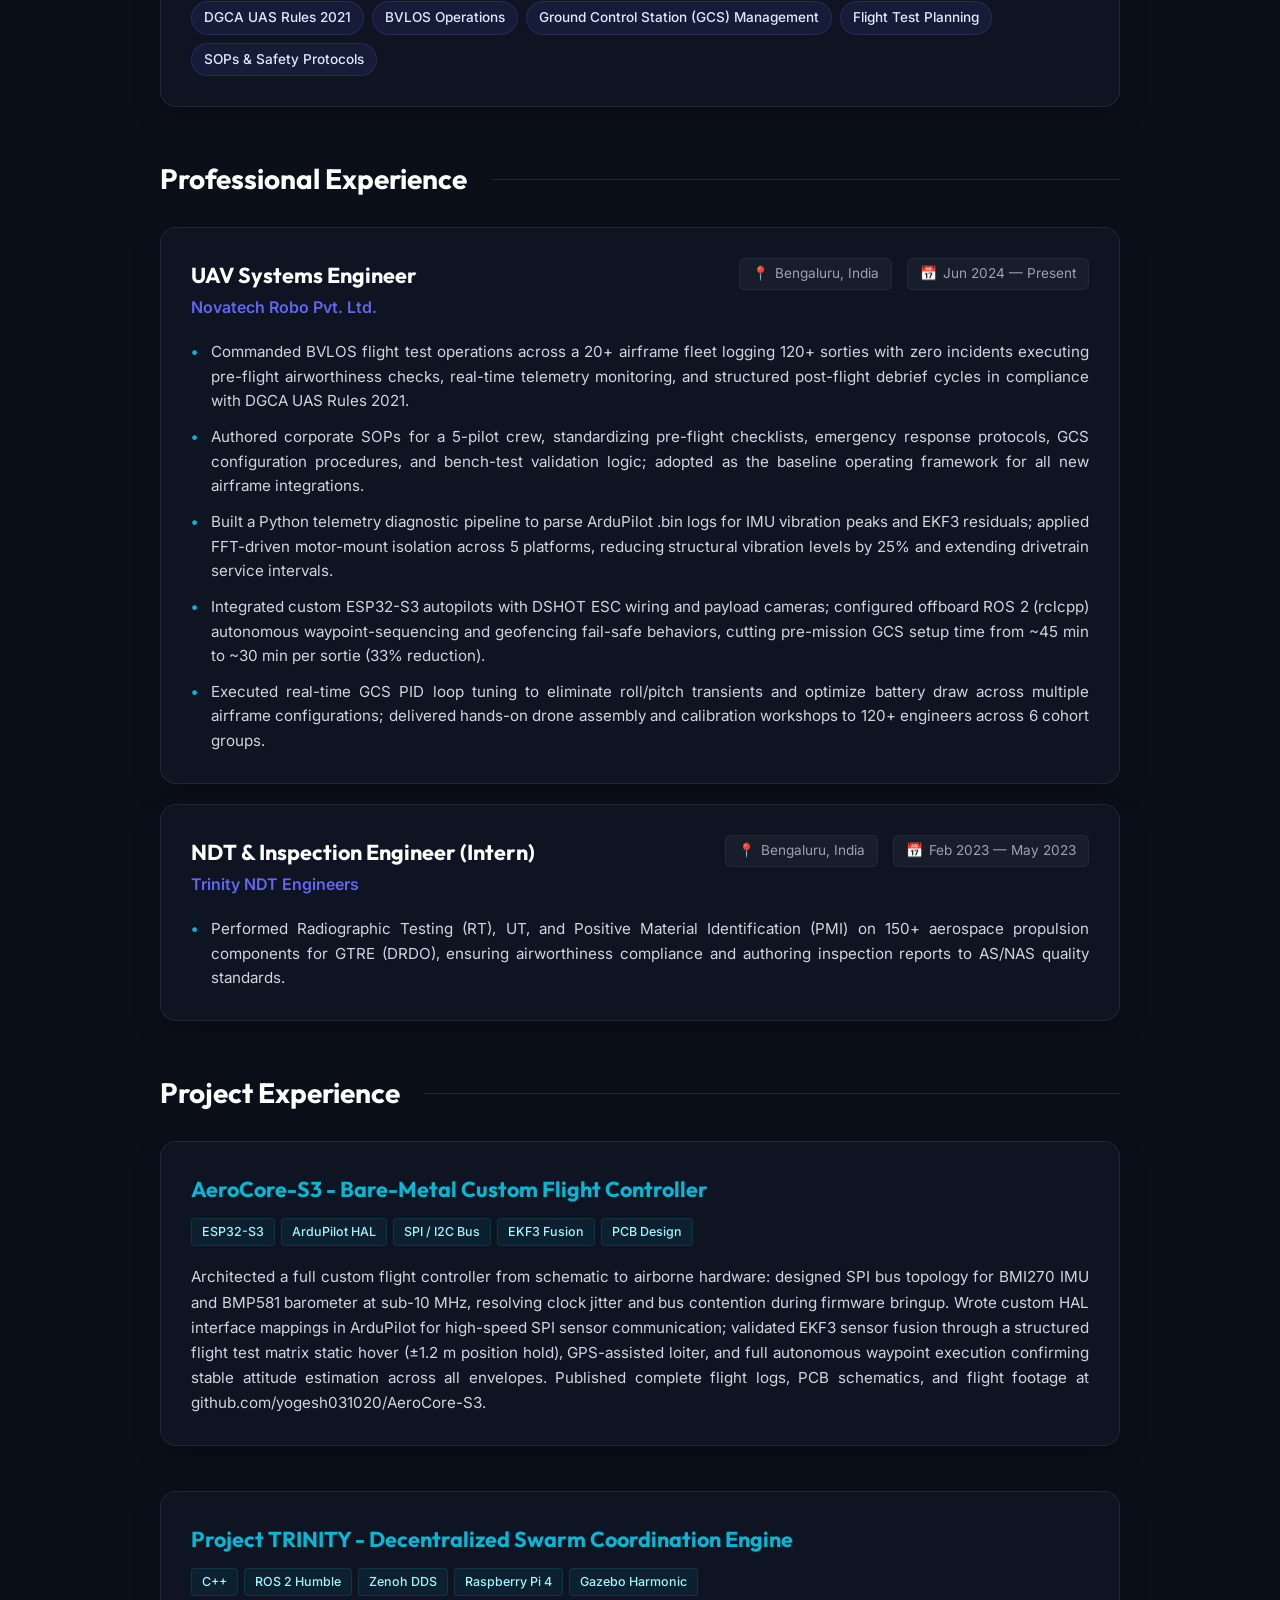
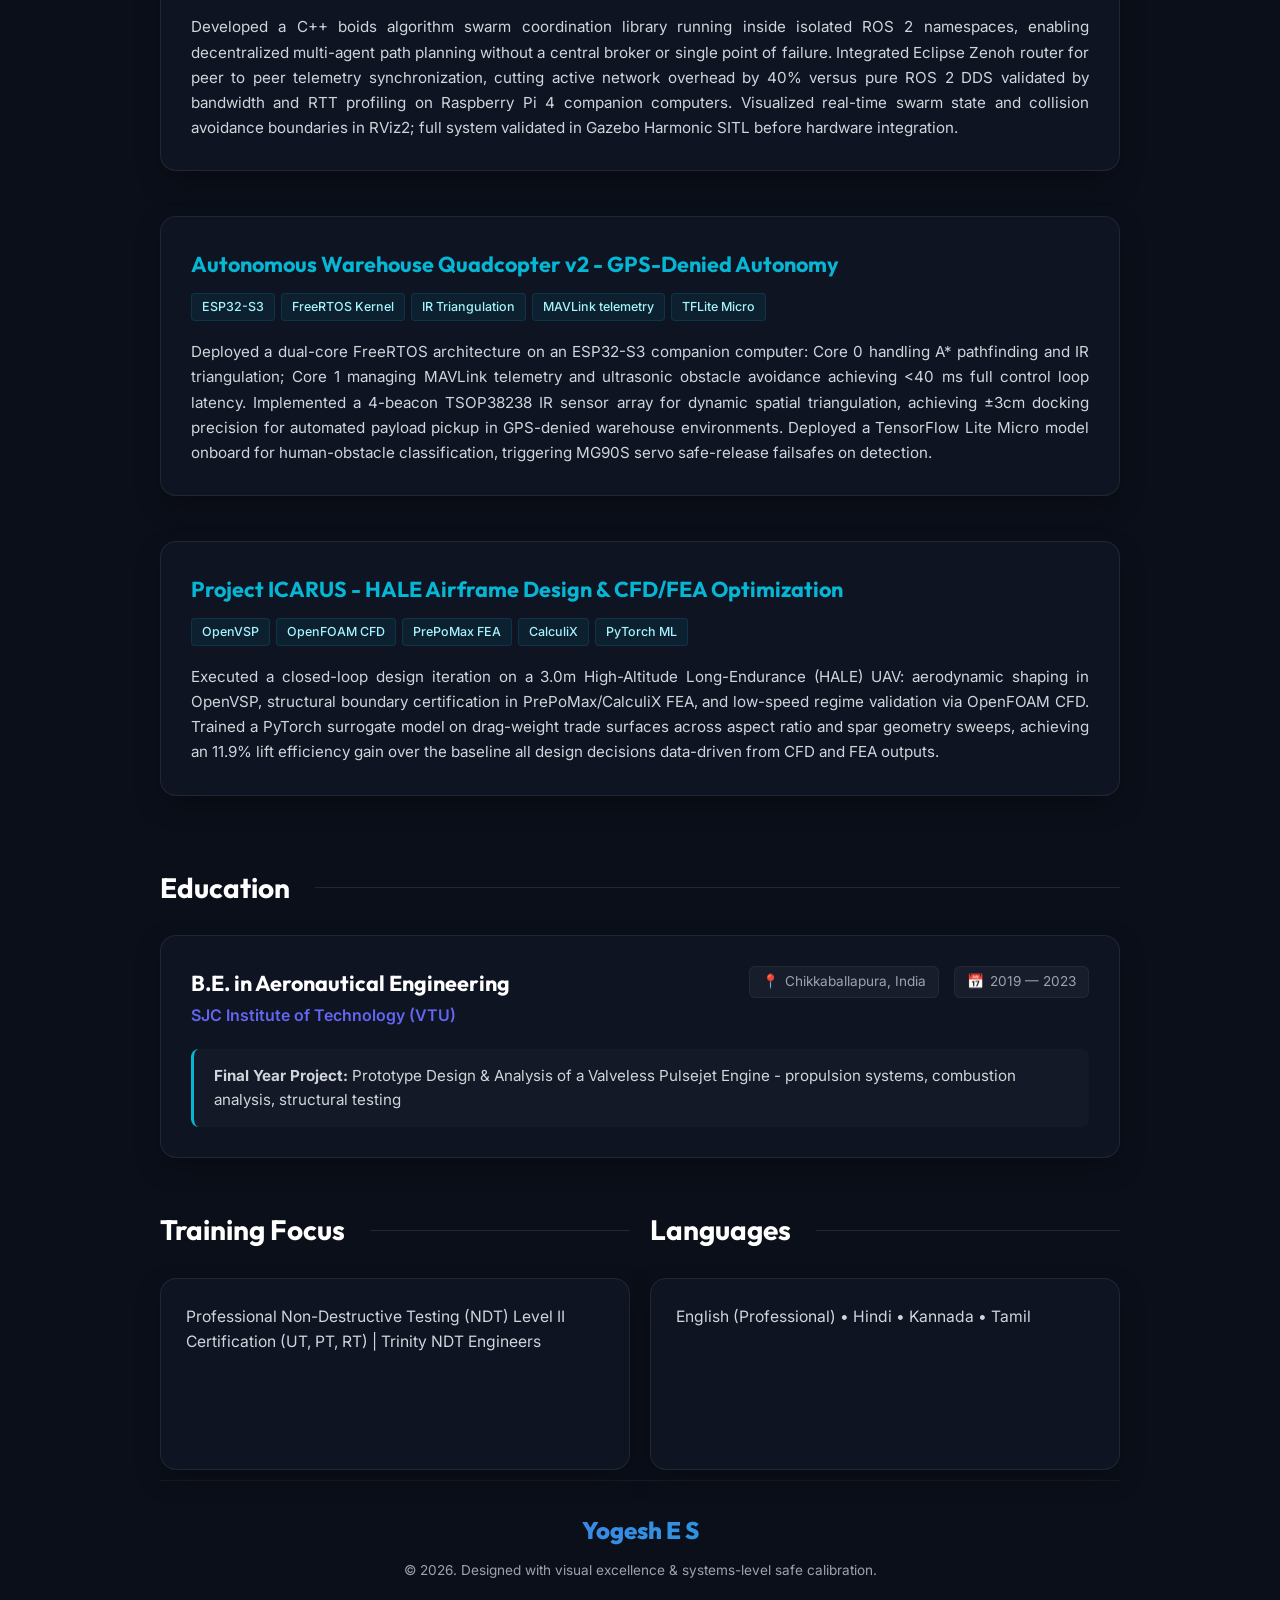
==== commit 6bc9c6cd: "feat: sync web portfolio with elite 4-project safety resume" ====
--- a/resume.html
+++ b/resume.html
@@ -3,396 +3,723 @@
 <head>
     <meta charset="UTF-8">
     <meta name="viewport" content="width=device-width, initial-scale=1.0">
-    <title>Yogesh E S | UAV Systems & Autonomy Engineer Resume</title>
-    <link href="https://fonts.googleapis.com/css2?family=Outfit:wght@300;400;500;600;700&family=Orbitron:wght@700&display=swap" rel="stylesheet">
+    <title>Yogesh E S | Aeronautical & Autonomy Systems Engineer Portfolio</title>
+    <meta name="description" content="Professional portfolio of Yogesh E S, Aeronautical & Autonomy Systems Engineer specializing in UAV Autonomy, avionics, ROS 2, and flight hardware.">
+    <link rel="preconnect" href="https://fonts.googleapis.com">
+    <link rel="preconnect" href="https://fonts.gstatic.com" crossorigin>
+    <link href="https://fonts.googleapis.com/css2?family=Inter:wght@300;400;500;600;700;800&family=Outfit:wght@400;500;600;700;800&display=swap" rel="stylesheet">
     <style>
         :root {
-            --bg-canvas: #ffffff;
-            --text-main: #0f172a;
-            --text-muted: #475569;
-            --primary: #0284c7;
-            --secondary: #4f46e5;
-            --border: #e2e8f0;
-            --tint: #f8fafc;
+            --bg-color: #0B0F19;
+            --card-bg: rgba(17, 24, 39, 0.7);
+            --card-border: rgba(255, 255, 255, 0.08);
+            --text-primary: #F3F4F6;
+            --text-secondary: #9CA3AF;
+            --accent-primary: #6366F1;
+            --accent-glow: rgba(99, 102, 241, 0.15);
+            --accent-cyan: #06B6D4;
+            --glow-cyan: rgba(6, 182, 212, 0.15);
+            --font-display: 'Outfit', sans-serif;
+            --font-body: 'Inter', sans-serif;
         }
 
         * {
             margin: 0;
             padding: 0;
             box-sizing: border-box;
+            scroll-behavior: smooth;
         }
 
         body {
-            background-color: #f1f5f9;
-            color: var(--text-main);
-            font-family: 'Outfit', sans-serif;
-            line-height: 1.45;
-            padding: 40px 20px;
-            display: flex;
+            background-color: var(--bg-color);
+            color: var(--text-primary);
+            font-family: var(--font-body);
+            line-height: 1.6;
+            overflow-x: hidden;
+            background-image: 
+                radial-gradient(at 0% 0%, rgba(99, 102, 241, 0.12) 0px, transparent 50%),
+                radial-gradient(at 100% 100%, rgba(6, 182, 212, 0.12) 0px, transparent 50%);
+            background-attachment: fixed;
+        }
+
+        .container {
+            max-width: 1000px;
+            margin: 0 auto;
+            padding: 40px 20px 80px 20px;
+        }
+
+        /* Header Layout */
+        header {
+            display: flex;
+            flex-direction: column;
+            align-items: center;
+            text-align: center;
+            margin-bottom: 50px;
+            position: relative;
+        }
+
+        header::after {
+            content: '';
+            position: absolute;
+            bottom: -20px;
+            width: 100px;
+            height: 4px;
+            background: linear-gradient(90deg, var(--accent-primary), var(--accent-cyan));
+            border-radius: 2px;
+        }
+
+        .profile-name {
+            font-family: var(--font-display);
+            font-size: 3.5rem;
+            font-weight: 800;
+            background: linear-gradient(135deg, #FFFFFF 30%, #A5B4FC 100%);
+            -webkit-background-clip: text;
+            -webkit-text-fill-color: transparent;
+            letter-spacing: -1px;
+            margin-bottom: 8px;
+        }
+
+        .profile-title {
+            font-family: var(--font-display);
+            font-size: 1.25rem;
+            font-weight: 600;
+            color: var(--accent-cyan);
+            letter-spacing: 0.5px;
+            margin-bottom: 24px;
+        }
+
+        .contact-grid {
+            display: flex;
+            flex-wrap: wrap;
             justify-content: center;
-        }
-
-        .resume-page {
-            background: var(--bg-canvas);
-            width: 800px;
-            padding: 45px 50px;
+            gap: 15px 25px;
+            max-width: 800px;
+            background: rgba(255, 255, 255, 0.03);
+            padding: 12px 30px;
+            border-radius: 50px;
+            border: 1px solid rgba(255, 255, 255, 0.05);
+            backdrop-filter: blur(10px);
+            margin-bottom: 25px;
+        }
+
+        .contact-item {
+            font-size: 0.9rem;
+            color: var(--text-secondary);
+            text-decoration: none;
+            display: flex;
+            align-items: center;
+            gap: 8px;
+            transition: color 0.2s ease;
+        }
+
+        .contact-item:hover {
+            color: var(--text-primary);
+        }
+
+        .contact-item .icon {
+            font-style: normal;
+        }
+
+        /* Achievements Banner */
+        .achievements-grid {
+            display: flex;
+            flex-wrap: wrap;
+            justify-content: center;
+            gap: 10px 20px;
+            max-width: 900px;
+            margin: 10px auto 30px auto;
+            font-family: var(--font-display);
+        }
+
+        .achievement-tag {
+            background: rgba(6, 182, 212, 0.06);
+            color: #CCFBF1;
+            border: 1px solid rgba(6, 182, 212, 0.15);
+            padding: 6px 16px;
             border-radius: 8px;
-            box-shadow: 0 4px 20px rgba(0, 0, 0, 0.08);
-            border: 1px solid var(--border);
-            position: relative;
-        }
-
-        /* 6-Second Scan Optimization: Header Hook */
-        header {
-            border-bottom: 2px solid var(--text-main);
-            padding-bottom: 15px;
-            margin-bottom: 20px;
-            display: flex;
-            justify-content: space-between;
-            align-items: flex-end;
-        }
-
-        .header-left h1 {
-            font-family: 'Outfit', sans-serif;
+            font-size: 0.82rem;
+            font-weight: 600;
+            letter-spacing: 0.3px;
+        }
+
+        /* Section Layout */
+        section {
+            margin-bottom: 50px;
+        }
+
+        .section-title {
+            font-family: var(--font-display);
+            font-size: 1.75rem;
             font-weight: 700;
-            font-size: 2.3rem;
-            color: var(--text-main);
-            letter-spacing: -0.5px;
-            line-height: 1.1;
-        }
-
-        .header-left .title-badge {
-            color: var(--primary);
-            font-weight: 600;
-            font-size: 1.05rem;
-            text-transform: uppercase;
-            letter-spacing: 1px;
-            margin-top: 4px;
-        }
-
-        .contact-grid {
-            text-align: right;
-            font-size: 0.85rem;
-            color: var(--text-muted);
-            line-height: 1.5;
-        }
-
-        .contact-grid a {
-            color: var(--text-main);
-            text-decoration: none;
-            font-weight: 500;
-        }
-
-        .contact-grid a:hover {
-            color: var(--primary);
-            text-decoration: underline;
-        }
-
-        /* Section Layouts */
-        section {
-            margin-bottom: 22px;
-        }
-
-        h2 {
-            font-size: 1rem;
-            font-weight: 700;
-            color: var(--text-main);
-            text-transform: uppercase;
-            letter-spacing: 1.5px;
-            border-bottom: 1.5px solid var(--border);
-            padding-bottom: 4px;
-            margin-bottom: 12px;
+            margin-bottom: 25px;
             display: flex;
             align-items: center;
-        }
-
-        h2::after {
+            gap: 10px;
+            color: #FFFFFF;
+        }
+
+        .section-title::after {
             content: '';
             flex-grow: 1;
-            margin-left: 10px;
             height: 1px;
-            background-color: var(--border);
-        }
-
-        /* Technical Competency Matrix */
-        .skills-table {
-            display: grid;
-            grid-template-columns: 1fr 1fr;
-            gap: 8px 20px;
-            background: var(--tint);
-            padding: 12px 18px;
+            background: rgba(255, 255, 255, 0.1);
+            margin-left: 15px;
+        }
+
+        /* Card System (Glassmorphic) */
+        .glass {
+            background: var(--card-bg);
+            border: 1px solid var(--card-border);
+            border-radius: 16px;
+            backdrop-filter: blur(12px);
+            box-shadow: 0 10px 30px -10px rgba(0, 0, 0, 0.5);
+            transition: all 0.3s cubic-bezier(0.4, 0, 0.2, 1);
+        }
+
+        .card {
+            padding: 30px;
+            margin-bottom: 20px;
+            position: relative;
+            overflow: hidden;
+        }
+
+        .card::before {
+            content: '';
+            position: absolute;
+            top: 0;
+            left: 0;
+            width: 4px;
+            height: 100%;
+            background: var(--accent-primary);
+            opacity: 0;
+            transition: opacity 0.3s ease;
+        }
+
+        .card:hover {
+            transform: translateY(-4px);
+            border-color: rgba(99, 102, 241, 0.3);
+            box-shadow: 0 20px 40px -15px var(--accent-glow);
+        }
+
+        .card:hover::before {
+            opacity: 1;
+        }
+
+        /* Summary Text */
+        .summary-text {
+            font-size: 1.05rem;
+            color: #D1D5DB;
+            text-align: justify;
+            line-height: 1.7;
+        }
+
+        /* Skills Layout */
+        .skills-container {
+            display: flex;
+            flex-direction: column;
+            gap: 20px;
+            padding: 30px;
+        }
+
+        .skills-category {
+            display: flex;
+            flex-direction: column;
+            gap: 8px;
+        }
+
+        .category-name {
+            font-family: var(--font-display);
+            font-size: 0.95rem;
+            font-weight: 700;
+            color: var(--accent-cyan);
+            letter-spacing: 0.5px;
+            text-transform: uppercase;
+        }
+
+        .badges-list {
+            display: flex;
+            flex-wrap: wrap;
+            gap: 8px;
+        }
+
+        .skill-badge {
+            background: rgba(99, 102, 241, 0.1);
+            color: #E0E7FF;
+            border: 1px solid rgba(99, 102, 241, 0.2);
+            padding: 5px 12px;
+            border-radius: 50px;
+            font-size: 0.85rem;
+            font-weight: 500;
+            transition: all 0.2s ease;
+        }
+
+        .skill-badge:hover {
+            background: var(--accent-primary);
+            color: #FFFFFF;
+            transform: scale(1.05);
+            box-shadow: 0 0 15px rgba(99, 102, 241, 0.4);
+            border-color: var(--accent-primary);
+        }
+
+        /* Experience Elements */
+        .card-header {
+            display: flex;
+            justify-content: space-between;
+            align-items: flex-start;
+            flex-wrap: wrap;
+            gap: 15px;
+            margin-bottom: 20px;
+        }
+
+        .card-title {
+            font-family: var(--font-display);
+            font-size: 1.35rem;
+            font-weight: 700;
+            color: #FFFFFF;
+        }
+
+        .text-accent {
+            color: var(--accent-cyan) !important;
+        }
+
+        .card-subtitle {
+            font-size: 1rem;
+            color: var(--accent-primary);
+            font-weight: 600;
+            margin-top: 2px;
+        }
+
+        .card-meta {
+            display: flex;
+            gap: 15px;
+            flex-wrap: wrap;
+        }
+
+        .meta-item {
+            font-size: 0.85rem;
+            color: var(--text-secondary);
+            background: rgba(255, 255, 255, 0.04);
+            padding: 4px 12px;
             border-radius: 6px;
-            border: 1px solid var(--border);
-            margin-bottom: 15px;
-        }
-
-        .skill-group {
-            font-size: 0.85rem;
-            color: var(--text-muted);
-        }
-
-        .skill-group strong {
-            color: var(--text-main);
-            font-weight: 600;
-        }
-
-        /* Experience & Projects Block */
-        .experience-item {
-            margin-bottom: 14px;
-        }
-
-        .exp-header {
-            display: flex;
-            justify-content: space-between;
-            align-items: baseline;
-            margin-bottom: 4px;
-        }
-
-        .exp-role {
-            font-weight: 600;
+            border: 1px solid rgba(255, 255, 255, 0.05);
+            display: flex;
+            align-items: center;
+            gap: 6px;
+        }
+
+        .meta-item .icon {
+            font-style: normal;
+        }
+
+        .bullet-list {
+            list-style: none;
+        }
+
+        .bullet-list li {
             font-size: 0.95rem;
-            color: var(--text-main);
-        }
-
-        .exp-company {
-            color: var(--primary);
-            font-weight: 500;
-        }
-
-        .exp-date {
-            font-size: 0.85rem;
-            font-weight: 600;
-            color: var(--text-muted);
-            text-transform: uppercase;
-            letter-spacing: 0.5px;
-        }
-
-        ul {
-            list-style-type: none;
-        }
-
-        li {
-            font-size: 0.88rem;
-            color: var(--text-muted);
-            margin-bottom: 5px;
+            color: #D1D5DB;
+            margin-bottom: 12px;
+            padding-left: 20px;
             position: relative;
-            padding-left: 14px;
-            line-height: 1.4;
-        }
-
-        li::before {
-            content: "•";
-            color: var(--primary);
-            font-weight: bold;
+            text-align: justify;
+        }
+
+        .bullet-list li::before {
+            content: '•';
             position: absolute;
             left: 0;
-            top: 0;
-        }
-
-        /* Project Layout */
-        .project-item {
-            margin-bottom: 12px;
-        }
-
-        .project-title {
-            font-weight: 600;
+            color: var(--accent-cyan);
+            font-weight: bold;
+        }
+
+        .bullet-list li:last-child {
+            margin-bottom: 0;
+        }
+
+        /* Projects Section */
+        .projects-grid {
+            display: grid;
+            grid-template-columns: 1fr;
+            gap: 25px;
+        }
+
+        .project-card {
+            display: flex;
+            flex-direction: column;
+            justify-content: flex-start;
+        }
+
+        .project-card::before {
+            background: var(--accent-cyan);
+        }
+
+        .project-card:hover {
+            border-color: rgba(6, 182, 212, 0.3);
+            box-shadow: 0 20px 40px -15px var(--glow-cyan);
+        }
+
+        .tech-container {
+            display: flex;
+            flex-wrap: wrap;
+            gap: 6px;
+            margin: 12px 0 18px 0;
+        }
+
+        .tech-pill {
+            background: rgba(6, 182, 212, 0.08);
+            color: #A5F3FC;
+            border: 1px solid rgba(6, 182, 212, 0.15);
+            padding: 3px 10px;
+            border-radius: 4px;
+            font-size: 0.78rem;
+            font-weight: 500;
+        }
+
+        .project-desc {
             font-size: 0.95rem;
-            color: var(--text-main);
-            margin-bottom: 3px;
-        }
-
-        .project-title span {
-            color: var(--text-muted);
-            font-weight: 400;
-            font-size: 0.8rem;
-            margin-left: 5px;
-        }
-
-        .project-desc {
-            font-size: 0.88rem;
-            color: var(--text-muted);
-            line-height: 1.4;
-        }
-
-        /* Education & Additional Information */
-        .edu-item {
-            display: flex;
-            justify-content: space-between;
-            align-items: baseline;
-        }
-
-        .edu-title {
-            font-weight: 600;
+            color: #D1D5DB;
+            text-align: justify;
+            line-height: 1.65;
+        }
+
+        /* Education Details */
+        .edu-thesis {
             font-size: 0.95rem;
-            color: var(--text-main);
-        }
-
-        .edu-desc {
-            font-size: 0.88rem;
-            color: var(--text-muted);
-            margin-top: 3px;
-        }
-
-        .lang-cert-grid {
+            color: #D1D5DB;
+            background: rgba(255, 255, 255, 0.02);
+            padding: 15px 20px;
+            border-radius: 8px;
+            border-left: 3px solid var(--accent-cyan);
+            margin-top: 15px;
+        }
+
+        /* Double Column Grid at Bottom */
+        .bottom-grid {
             display: grid;
-            grid-template-columns: 1fr 1fr;
+            grid-template-columns: 1fr;
+            gap: 20px;
+        }
+
+        @media (min-width: 768px) {
+            .bottom-grid {
+                grid-template-columns: repeat(2, 1fr);
+            }
+        }
+
+        .bottom-card {
+            padding: 25px;
+            height: 100%;
+        }
+
+        .cert-text, .lang-text {
+            font-size: 0.98rem;
+            color: #D1D5DB;
+            line-height: 1.6;
+        }
+
+        /* Footer */
+        footer {
+            text-align: center;
+            margin-top: 80px;
+            padding-top: 30px;
+            border-top: 1px solid rgba(255, 255, 255, 0.05);
+        }
+
+        .footer-logo {
+            font-family: var(--font-display);
+            font-size: 1.5rem;
+            font-weight: 800;
+            background: linear-gradient(90deg, var(--accent-primary), var(--accent-cyan));
+            -webkit-background-clip: text;
+            -webkit-text-fill-color: transparent;
+            margin-bottom: 10px;
+        }
+
+        .footer-text {
+            font-size: 0.85rem;
+            color: var(--text-secondary);
+        }
+
+        /* Action Buttons */
+        .actions-container {
+            position: fixed;
+            top: 25px;
+            right: 25px;
+            z-index: 100;
+            display: flex;
             gap: 10px;
-            font-size: 0.88rem;
-            color: var(--text-muted);
-        }
-
-        .download-btn {
-            display: inline-flex;
-            align-items: center;
-            gap: 8px;
-            background: linear-gradient(135deg, var(--primary), var(--secondary));
-            color: #ffffff !important;
+        }
+
+        .action-btn {
+            background: rgba(99, 102, 241, 0.2);
+            color: #FFFFFF;
+            border: 1px solid rgba(99, 102, 241, 0.4);
             padding: 8px 18px;
-            border-radius: 6px;
-            font-size: 0.85rem;
+            border-radius: 8px;
+            font-size: 0.9rem;
             font-weight: 600;
             text-decoration: none;
+            backdrop-filter: blur(10px);
             transition: all 0.2s ease;
-            box-shadow: 0 4px 12px rgba(79, 70, 229, 0.15);
-            border: none;
-            cursor: pointer;
-        }
-
-        .download-btn:hover {
-            transform: translateY(-1px);
-            box-shadow: 0 6px 16px rgba(79, 70, 229, 0.25);
-            filter: brightness(1.05);
-        }
-
-        /* Print Optimization */
-        @media print {
-            body {
-                background: #ffffff;
-                padding: 0;
-                margin: 0;
-            }
-            .resume-page {
-                width: 100%;
-                box-shadow: none;
-                border: none;
-                padding: 0;
-            }
-            .download-container {
-                display: none !important;
-            }
+            box-shadow: 0 4px 15px rgba(0, 0, 0, 0.2);
+        }
+
+        .action-btn:hover {
+            background: var(--accent-primary);
+            border-color: var(--accent-primary);
+            transform: translateY(-2px);
+            box-shadow: 0 6px 20px var(--accent-glow);
         }
     </style>
 </head>
 <body>
 
-    <div class="resume-page">
-        <!-- DOWNLOAD BUTTON -->
-        <div class="download-container" style="display: flex; justify-content: flex-end; margin-bottom: 15px;">
-            <a href="Yogesh_ES_Drone_Engineer_Resume.pdf" download class="download-btn">📥 Download PDF Resume</a>
-        </div>
-
-        <!-- HEADER HOOK -->
+    <div class="actions-container">
+        <a href="index.html" class="action-btn">🏠 Home Terminal</a>
+    </div>
+
+    <div class="container">
         <header>
-            <div class="header-left">
-                <h1>YOGESH E S</h1>
-                <div class="title-badge">UAV Systems & Autonomy Engineer</div>
+            <h1 class="profile-name">Yogesh E S</h1>
+            <div class="profile-title">Aeronautical & Autonomy Systems Engineer</div>
+            
+            <div class="contact-grid">
+                <a href="mailto:yogeshes376@gmail.com" class="contact-item"><i class="icon">✉</i> yogeshes376@gmail.com</a>
+                <span class="contact-item"><i class="icon">📞</i> +91 78926 34405</span>
+                <span class="contact-item"><i class="icon">📍</i> Bengaluru, India</span>
+                <a href="https://linkedin.com/in/yogesh-e-s" target="_blank" class="contact-item"><i class="icon">🔗</i> LinkedIn</a>
+                <a href="https://yogesh031020.github.io" target="_blank" class="contact-item"><i class="icon">🔗</i> Portfolio</a>
+                <a href="https://github.com/yogesh031020" target="_blank" class="contact-item"><i class="icon">🔗</i> GitHub</a>
             </div>
-            <div class="contact-grid">
-                <div>✉️ <a href="mailto:yogeshes376@gmail.com">yogeshes376@gmail.com</a> | 📞 7892634405</div>
-                <div>📍 Bengaluru, India | 🔗 <a href="https://yogesh031020.github.io/" target="_blank">yogesh031020.github.io</a></div>
-                <div>💻 <a href="https://github.com/yogesh031020" target="_blank">github.com/yogesh031020</a> | 🔗 <a href="https://www.linkedin.com/in/yogesh-e-s-9380b540b/" target="_blank">linkedin.com/in/yogesh-e-s</a></div>
+
+            <div class="achievements-grid">
+                <span class="achievement-tag">🏆 120+ BVLOS Sorties</span>
+                <span class="achievement-tag">🏆 25% Vibration Reduction</span>
+                <span class="achievement-tag">🏆 40% Network Overhead Cut</span>
+                <span class="achievement-tag">🏆 ±1.2 m Position Hold</span>
+                <span class="achievement-tag">🏆 33% GCS Setup Reduction</span>
             </div>
         </header>
 
-        <!-- TECHNICAL MATRICES -->
-        <section>
-            <h2>Core Competency Matrix</h2>
-            <div class="skills-table">
-                <div class="skill-group">
-                    <strong>Avionics & Control:</strong> ArduPilot / PX4 Porting, Custom ESP32-S3 Boards, SITL
-                </div>
-                <div class="skill-group">
-                    <strong>Autonomy & Middleware:</strong> ROS 2 (Humble, Jazzy), Zenoh, Micro-XRCE-DDS, MAVLink
-                </div>
-                <div class="skill-group">
-                    <strong>Programming & Systems:</strong> C++17/20, Python, C, Linux Shell, Docker
-                </div>
-                <div class="skill-group">
-                    <strong>Perception & Mapping:</strong> ORB-SLAM3, OpenCV, Octomap Voxel, Gazebo Harmonic
-                </div>
-                <div class="skill-group">
-                    <strong>Aerospace Design:</strong> OpenVSP CAD, PrePoMax FEA, OpenFOAM CFD, Pulsejet Prototypes
-                </div>
-                <div class="skill-group">
-                    <strong>Quality Inspections:</strong> NDT Level II Certification, Casting & Weld Auditing, PMI
-                </div>
+        <section id="summary">
+            <h2 class="section-title">Professional Summary</h2>
+            <div class="card glass">
+                <p class="summary-text">Aeronautical & UAV Systems Engineer with end-to-end ownership of autonomous drone development from bare-metal ESP32-S3 autopilot PCB design and ArduPilot HAL integration to ROS 2 swarm middleware and BVLOS field operations. Designed, built, and flight-tested custom flight controllers with EKF3 sensor fusion; commanded operations across a 20+ airframe fleet through 120+ sorties under DGCA UAS Rules 2021. Seeking to bring this depth across the full stack from sensor integration to autonomous mission execution at a company building mission-critical UAV systems.</p>
             </div>
         </section>
 
-        <!-- EXPERIENCE -->
-        <section>
-            <h2>Professional Experience</h2>
+        <section id="skills">
+            <h2 class="section-title">Core Competencies</h2>
+            <div class="card glass skills-container">
+                <div class="skills-category">
+                    <span class="category-name">Flight Software & Autopilot</span>
+                    <div class="badges-list">
+                        <span class="skill-badge">ArduPilot (HAL Porting/Integration)</span>
+                        <span class="skill-badge">PX4 Autopilot</span>
+                        <span class="skill-badge">MAVLink v2</span>
+                        <span class="skill-badge">SITL / HIL Test Environments</span>
+                        <span class="skill-badge">Autopilot Failsafe Design</span>
+                        <span class="skill-badge">Flight Log Diagnostics</span>
+                    </div>
+                </div>
+
+                <div class="skills-category">
+                    <span class="category-name">Robotics & Middleware</span>
+                    <div class="badges-list">
+                        <span class="skill-badge">ROS 2 (Humble/Jazzy)</span>
+                        <span class="skill-badge">rclcpp</span>
+                        <span class="skill-badge">tf2</span>
+                        <span class="skill-badge">nav2</span>
+                        <span class="skill-badge">Zenoh DDS</span>
+                        <span class="skill-badge">Micro-XRCE-DDS</span>
+                        <span class="skill-badge">Behavior Trees</span>
+                        <span class="skill-badge">Gazebo Harmonic</span>
+                        <span class="skill-badge">RViz2</span>
+                    </div>
+                </div>
+
+                <div class="skills-category">
+                    <span class="category-name">Embedded & Avionics Hardware</span>
+                    <div class="badges-list">
+                        <span class="skill-badge">Custom Autopilot PCB Design (ESP32-S3)</span>
+                        <span class="skill-badge">FreeRTOS</span>
+                        <span class="skill-badge">DSHOT/ESC Wiring</span>
+                        <span class="skill-badge">Sensor Bring-Up (SPI, I2C, CAN, UART)</span>
+                        <span class="skill-badge">Companion Computer Integration</span>
+                    </div>
+                </div>
+
+                <div class="skills-category">
+                    <span class="category-name">GNC & Autonomy</span>
+                    <div class="badges-list">
+                        <span class="skill-badge">EKF3 Sensor Fusion</span>
+                        <span class="skill-badge">Offboard Path Planning (A*)</span>
+                        <span class="skill-badge">Waypoint Navigation</span>
+                        <span class="skill-badge">Swarm Coordination</span>
+                        <span class="skill-badge">GPS-Denied IR Triangulation</span>
+                        <span class="skill-badge">Geofencing</span>
+                    </div>
+                </div>
+
+                <div class="skills-category">
+                    <span class="category-name">Software, Tools & Analysis</span>
+                    <div class="badges-list">
+                        <span class="skill-badge">Python</span>
+                        <span class="skill-badge">C++</span>
+                        <span class="skill-badge">PyTorch</span>
+                        <span class="skill-badge">TensorFlow Lite Micro</span>
+                        <span class="skill-badge">OpenVSP</span>
+                        <span class="skill-badge">OpenFOAM CFD</span>
+                        <span class="skill-badge">PrePoMax/CalculiX FEA</span>
+                        <span class="skill-badge">QGroundControl</span>
+                        <span class="skill-badge">Mission Planner</span>
+                    </div>
+                </div>
+
+                <div class="skills-category">
+                    <span class="category-name">Regulations & Operations</span>
+                    <div class="badges-list">
+                        <span class="skill-badge">DGCA UAS Rules 2021</span>
+                        <span class="skill-badge">BVLOS Operations</span>
+                        <span class="skill-badge">Ground Control Station (GCS) Management</span>
+                        <span class="skill-badge">Flight Test Planning</span>
+                        <span class="skill-badge">SOPs & Safety Protocols</span>
+                    </div>
+                </div>
+            </div>
+        </section>
+
+        <section id="experience">
+            <h2 class="section-title">Professional Experience</h2>
             
-            <div class="experience-item">
-                <div class="exp-header">
-                    <div class="exp-role">UAV Systems & Flight Operations Engineer | <span class="exp-company">Novatech Robo Pvt Ltd</span></div>
-                    <div class="exp-date">Jun 2024 — Present</div>
-                </div>
-                <ul>
-                    <li><strong>Industrial Operations:</strong> Commanded rigorous flight-testing, sensor calibration (IMUs, barometers, transceivers), and field deployments for a fleet of 20+ custom commercial and visual-mapping UAV platforms, achieving a 100% mission safety and aircraft recovery record.</li>
-                    <li><strong>Telemetry & Predictive Health:</strong> Engineered automated Python-based telemetry parsing pipelines to extract and audit real-time flight logs, analyzing IMU high-frequency vibrations, EKF3 residuals, and voltage transients to reduce structural vibration bounds by 25%.</li>
-                    <li><strong>Hardware-in-the-Loop Integration:</strong> Successfully assembled and wired custom ESP32-S3 control stacks, level-shifting electronics, and ducted mapping cameras, authoring strict pre-flight checklists and offboard ROS 2 path-planning behaviors.</li>
-                    <li><strong>Compliance & Safety Leadership:</strong> Authored and directed corporate operational SOPs, ensuring strict compliance with national civil aviation frameworks during industrial delivery flight trials.</li>
+            <div class="card glass">
+                <div class="card-header">
+                    <div>
+                        <h3 class="card-title">UAV Systems Engineer</h3>
+                        <div class="card-subtitle">Novatech Robo Pvt. Ltd.</div>
+                    </div>
+                    <div class="card-meta">
+                        <span class="meta-item"><i class="icon">📍</i> Bengaluru, India</span>
+                        <span class="meta-item"><i class="icon">📅</i> Jun 2024 — Present</span>
+                    </div>
+                </div>
+                <ul class="bullet-list">
+                    <li>Commanded BVLOS flight test operations across a 20+ airframe fleet logging 120+ sorties with zero incidents executing pre-flight airworthiness checks, real-time telemetry monitoring, and structured post-flight debrief cycles in compliance with DGCA UAS Rules 2021.</li>
+                    <li>Authored corporate SOPs for a 5-pilot crew, standardizing pre-flight checklists, emergency response protocols, GCS configuration procedures, and bench-test validation logic; adopted as the baseline operating framework for all new airframe integrations.</li>
+                    <li>Built a Python telemetry diagnostic pipeline to parse ArduPilot .bin logs for IMU vibration peaks and EKF3 residuals; applied FFT-driven motor-mount isolation across 5 platforms, reducing structural vibration levels by 25% and extending drivetrain service intervals.</li>
+                    <li>Integrated custom ESP32-S3 autopilots with DSHOT ESC wiring and payload cameras; configured offboard ROS 2 (rclcpp) autonomous waypoint-sequencing and geofencing fail-safe behaviors, cutting pre-mission GCS setup time from ~45 min to ~30 min per sortie (33% reduction).</li>
+                    <li>Executed real-time GCS PID loop tuning to eliminate roll/pitch transients and optimize battery draw across multiple airframe configurations; delivered hands-on drone assembly and calibration workshops to 120+ engineers across 6 cohort groups.</li>
                 </ul>
             </div>
-
-            <div class="experience-item">
-                <div class="exp-header">
-                    <div class="exp-role">NDT & Inspection Engineer Intern | <span class="exp-company">Trinity NDT Engineers</span></div>
-                    <div class="exp-date">Feb 2023 — May 2023</div>
-                </div>
-                <ul>
-                    <li><strong>Non-Destructive Testing (NDT):</strong> Conducted rigorous NDT audits across casting components, structural welding joints, and active pipelines.</li>
-                    <li><strong>Material Quality & PMI:</strong> Executed high-accuracy Positive Material Identification (PMI) scans to verify metallurgy and material composition integrity.</li>
-                    <li><strong>Standard Compliance:</strong> Verified assembly certifications for high-pressure industrial equipment, including air receiver tanks and structural frames.</li>
+            
+            <div class="card glass">
+                <div class="card-header">
+                    <div>
+                        <h3 class="card-title">NDT & Inspection Engineer (Intern)</h3>
+                        <div class="card-subtitle">Trinity NDT Engineers</div>
+                    </div>
+                    <div class="card-meta">
+                        <span class="meta-item"><i class="icon">📍</i> Bengaluru, India</span>
+                        <span class="meta-item"><i class="icon">📅</i> Feb 2023 — May 2023</span>
+                    </div>
+                </div>
+                <ul class="bullet-list">
+                    <li>Performed Radiographic Testing (RT), UT, and Positive Material Identification (PMI) on 150+ aerospace propulsion components for GTRE (DRDO), ensuring airworthiness compliance and authoring inspection reports to AS/NAS quality standards.</li>
                 </ul>
             </div>
         </section>
 
-        <!-- PORTFOLIO PROJECTS -->
-        <section>
-            <h2>Flagship Engineering Portfolio</h2>
-
-            <div class="project-item">
-                <div class="project-title">AeroCore-S3 Custom Flight Controller <span>(Avionics, Porting & Flight Testing)</span></div>
-                <div class="project-desc">Designed and built a custom ESP32-S3 based flight controller from the hardware level. Ported ArduPilot's Hardware Abstraction Layer interface mappings for high-speed SPI sensor communication (BMI270 IMU, BMP581 Baro) and successfully validated EKF3 state estimation during manual and autonomous test flights (live video proof published).</div>
-            </div>
-
-            <div class="project-item">
-                <div class="project-title">Project ICARUS: HALE Autonomy & Structural Co-Design <span>(OpenVSP, FEA, CFD & PyTorch)</span></div>
-                <div class="project-desc">Completed full design and stress boundary certification lifecycle for a 3.0m High-Altitude Long-Endurance (HALE) UAV. Conducted structural stress audits using PrePoMax/CalculiX FEA, simulated aerodynamic coefficients via OpenFOAM CFD, and trained a PyTorch neural geometry optimizer achieving an 11.9% lift efficiency gain.</div>
-            </div>
-
-            <div class="project-item">
-                <div class="project-title">Project-TRINITY: Decentralized Swarm Engine <span>(C++, ROS 2, Zenoh & RViz)</span></div>
-                <div class="project-desc">Developed a lightweight C++ boids swarm coordination library running inside localized ROS 2 namespaces. Integrated Eclipse Zenoh router protocols for peer-to-peer telemetry state exchanges, cutting active network overhead by 40% compared to pure ROS 2 DDS.</div>
+        <section id="projects">
+            <h2 class="section-title">Project Experience</h2>
+            <div class="projects-grid">
+                
+                <div class="card glass project-card">
+                    <h3 class="card-title text-accent">AeroCore-S3 - Bare-Metal Custom Flight Controller</h3>
+                    <div class="tech-container">
+                        <span class="tech-pill">ESP32-S3</span>
+                        <span class="tech-pill">ArduPilot HAL</span>
+                        <span class="tech-pill">SPI / I2C Bus</span>
+                        <span class="tech-pill">EKF3 Fusion</span>
+                        <span class="tech-pill">PCB Design</span>
+                    </div>
+                    <p class="project-desc">Architected a full custom flight controller from schematic to airborne hardware: designed SPI bus topology for BMI270 IMU and BMP581 barometer at sub-10 MHz, resolving clock jitter and bus contention during firmware bringup. Wrote custom HAL interface mappings in ArduPilot for high-speed SPI sensor communication; validated EKF3 sensor fusion through a structured flight test matrix static hover (±1.2 m position hold), GPS-assisted loiter, and full autonomous waypoint execution confirming stable attitude estimation across all envelopes. Published complete flight logs, PCB schematics, and flight footage at github.com/yogesh031020/AeroCore-S3.</p>
+                </div>
+                
+                <div class="card glass project-card">
+                    <h3 class="card-title text-accent">Project TRINITY - Decentralized Swarm Coordination Engine</h3>
+                    <div class="tech-container">
+                        <span class="tech-pill">C++</span>
+                        <span class="tech-pill">ROS 2 Humble</span>
+                        <span class="tech-pill">Zenoh DDS</span>
+                        <span class="tech-pill">Raspberry Pi 4</span>
+                        <span class="tech-pill">Gazebo Harmonic</span>
+                    </div>
+                    <p class="project-desc">Developed a C++ boids algorithm swarm coordination library running inside isolated ROS 2 namespaces, enabling decentralized multi-agent path planning without a central broker or single point of failure. Integrated Eclipse Zenoh router for peer to peer telemetry synchronization, cutting active network overhead by 40% versus pure ROS 2 DDS validated by bandwidth and RTT profiling on Raspberry Pi 4 companion computers. Visualized real-time swarm state and collision avoidance boundaries in RViz2; full system validated in Gazebo Harmonic SITL before hardware integration.</p>
+                </div>
+
+                <div class="card glass project-card">
+                    <h3 class="card-title text-accent">Autonomous Warehouse Quadcopter v2 - GPS-Denied Autonomy</h3>
+                    <div class="tech-container">
+                        <span class="tech-pill">ESP32-S3</span>
+                        <span class="tech-pill">FreeRTOS Kernel</span>
+                        <span class="tech-pill">IR Triangulation</span>
+                        <span class="tech-pill">MAVLink telemetry</span>
+                        <span class="tech-pill">TFLite Micro</span>
+                    </div>
+                    <p class="project-desc">Deployed a dual-core FreeRTOS architecture on an ESP32-S3 companion computer: Core 0 handling A* pathfinding and IR triangulation; Core 1 managing MAVLink telemetry and ultrasonic obstacle avoidance achieving <40 ms full control loop latency. Implemented a 4-beacon TSOP38238 IR sensor array for dynamic spatial triangulation, achieving ±3cm docking precision for automated payload pickup in GPS-denied warehouse environments. Deployed a TensorFlow Lite Micro model onboard for human-obstacle classification, triggering MG90S servo safe-release failsafes on detection.</p>
+                </div>
+
+                <div class="card glass project-card">
+                    <h3 class="card-title text-accent">Project ICARUS - HALE Airframe Design & CFD/FEA Optimization</h3>
+                    <div class="tech-container">
+                        <span class="tech-pill">OpenVSP</span>
+                        <span class="tech-pill">OpenFOAM CFD</span>
+                        <span class="tech-pill">PrePoMax FEA</span>
+                        <span class="tech-pill">CalculiX</span>
+                        <span class="tech-pill">PyTorch ML</span>
+                    </div>
+                    <p class="project-desc">Executed a closed-loop design iteration on a 3.0m High-Altitude Long-Endurance (HALE) UAV: aerodynamic shaping in OpenVSP, structural boundary certification in PrePoMax/CalculiX FEA, and low-speed regime validation via OpenFOAM CFD. Trained a PyTorch surrogate model on drag-weight trade surfaces across aspect ratio and spar geometry sweeps, achieving an 11.9% lift efficiency gain over the baseline all design decisions data-driven from CFD and FEA outputs.</p>
+                </div>
             </div>
         </section>
 
-        <!-- EDUCATION & ADDITIONAL INFO -->
-        <section>
-            <h2>Education & Credentials</h2>
-            <div class="edu-item">
-                <div class="edu-title">Bachelor of Engineering in Aeronautical Engineering</div>
-                <div class="exp-date">June 2023</div>
-            </div>
-            <div class="edu-desc">SJC Institute of Technology (VTU) | Aug 2019 — June 2023 | <i>Thesis Project: Prototype Design of a Valveless Pulsejet Engine</i></div>
-            
-            <div style="margin-top: 15px;" class="lang-cert-grid">
-                <div>🗣️ <strong>Languages:</strong> English, Hindi, Kannada, Tamil</div>
-                <div>🏆 <strong>Certifications:</strong> Professional Non-Destructive Testing (NDT) Level II Certification</div>
+        <section id="education">
+            <h2 class="section-title">Education</h2>
+            <div class="card glass">
+                <div class="card-header">
+                    <div>
+                        <h3 class="card-title">B.E. in Aeronautical Engineering</h3>
+                        <div class="card-subtitle">SJC Institute of Technology (VTU)</div>
+                    </div>
+                    <div class="card-meta">
+                        <span class="meta-item"><i class="icon">📍</i> Chikkaballapura, India</span>
+                        <span class="meta-item"><i class="icon">📅</i> 2019 — 2023</span>
+                    </div>
+                </div>
+                <p class="edu-thesis"><strong>Final Year Project:</strong> Prototype Design & Analysis of a Valveless Pulsejet Engine - propulsion systems, combustion analysis, structural testing</p>
             </div>
         </section>
+
+        <div class="bottom-grid">
+            <section id="certifications" style="margin-bottom: 0;">
+                <h2 class="section-title">Training Focus</h2>
+                <div class="card glass bottom-card">
+                    <p class="cert-text">Professional Non-Destructive Testing (NDT) Level II Certification (UT, PT, RT) | Trinity NDT Engineers</p>
+                </div>
+            </section>
+
+            <section id="languages" style="margin-bottom: 0;">
+                <h2 class="section-title">Languages</h2>
+                <div class="card glass bottom-card">
+                    <p class="lang-text">English (Professional) • Hindi • Kannada • Tamil</p>
+                </div>
+            </section>
+        </div>
+
+        <footer>
+            <div class="footer-logo">Yogesh E S</div>
+            <div class="footer-text">© 2026. Designed with visual excellence & systems-level safe calibration.</div>
+        </footer>
     </div>
 
 </body>
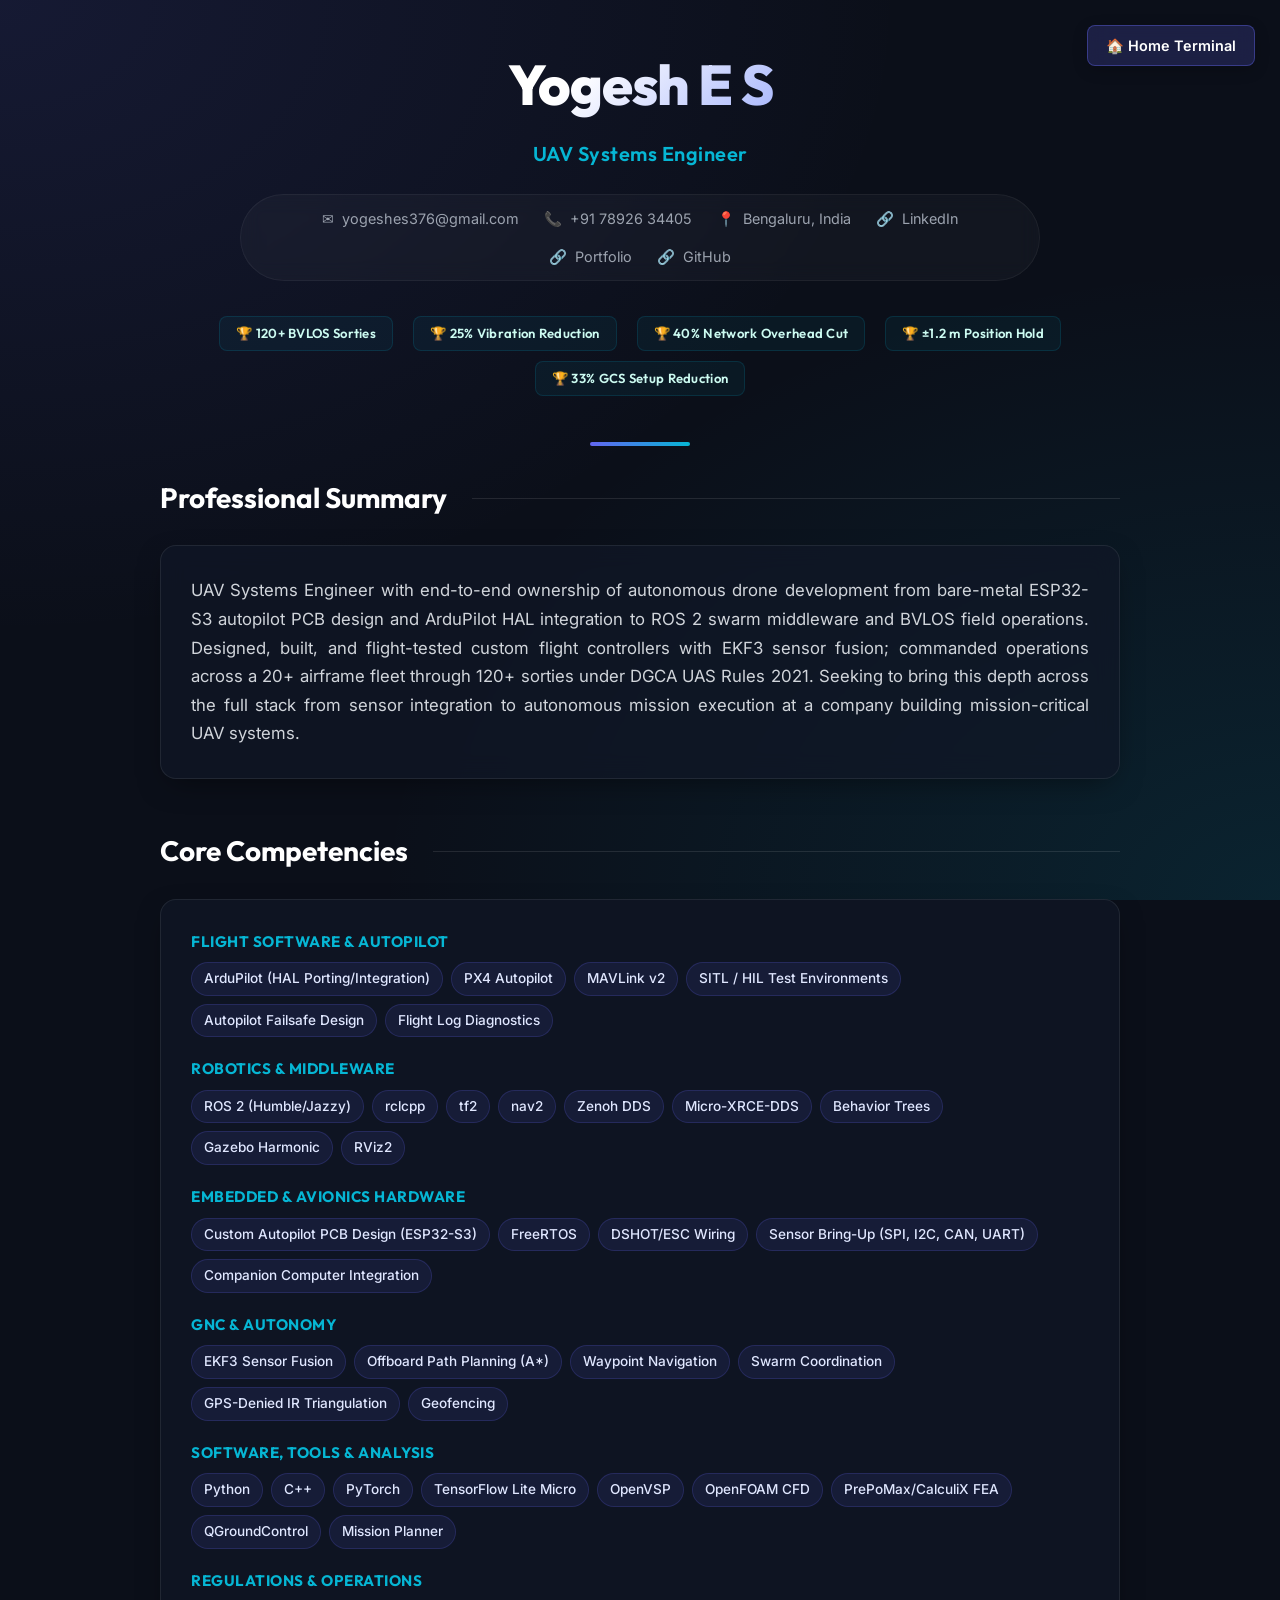
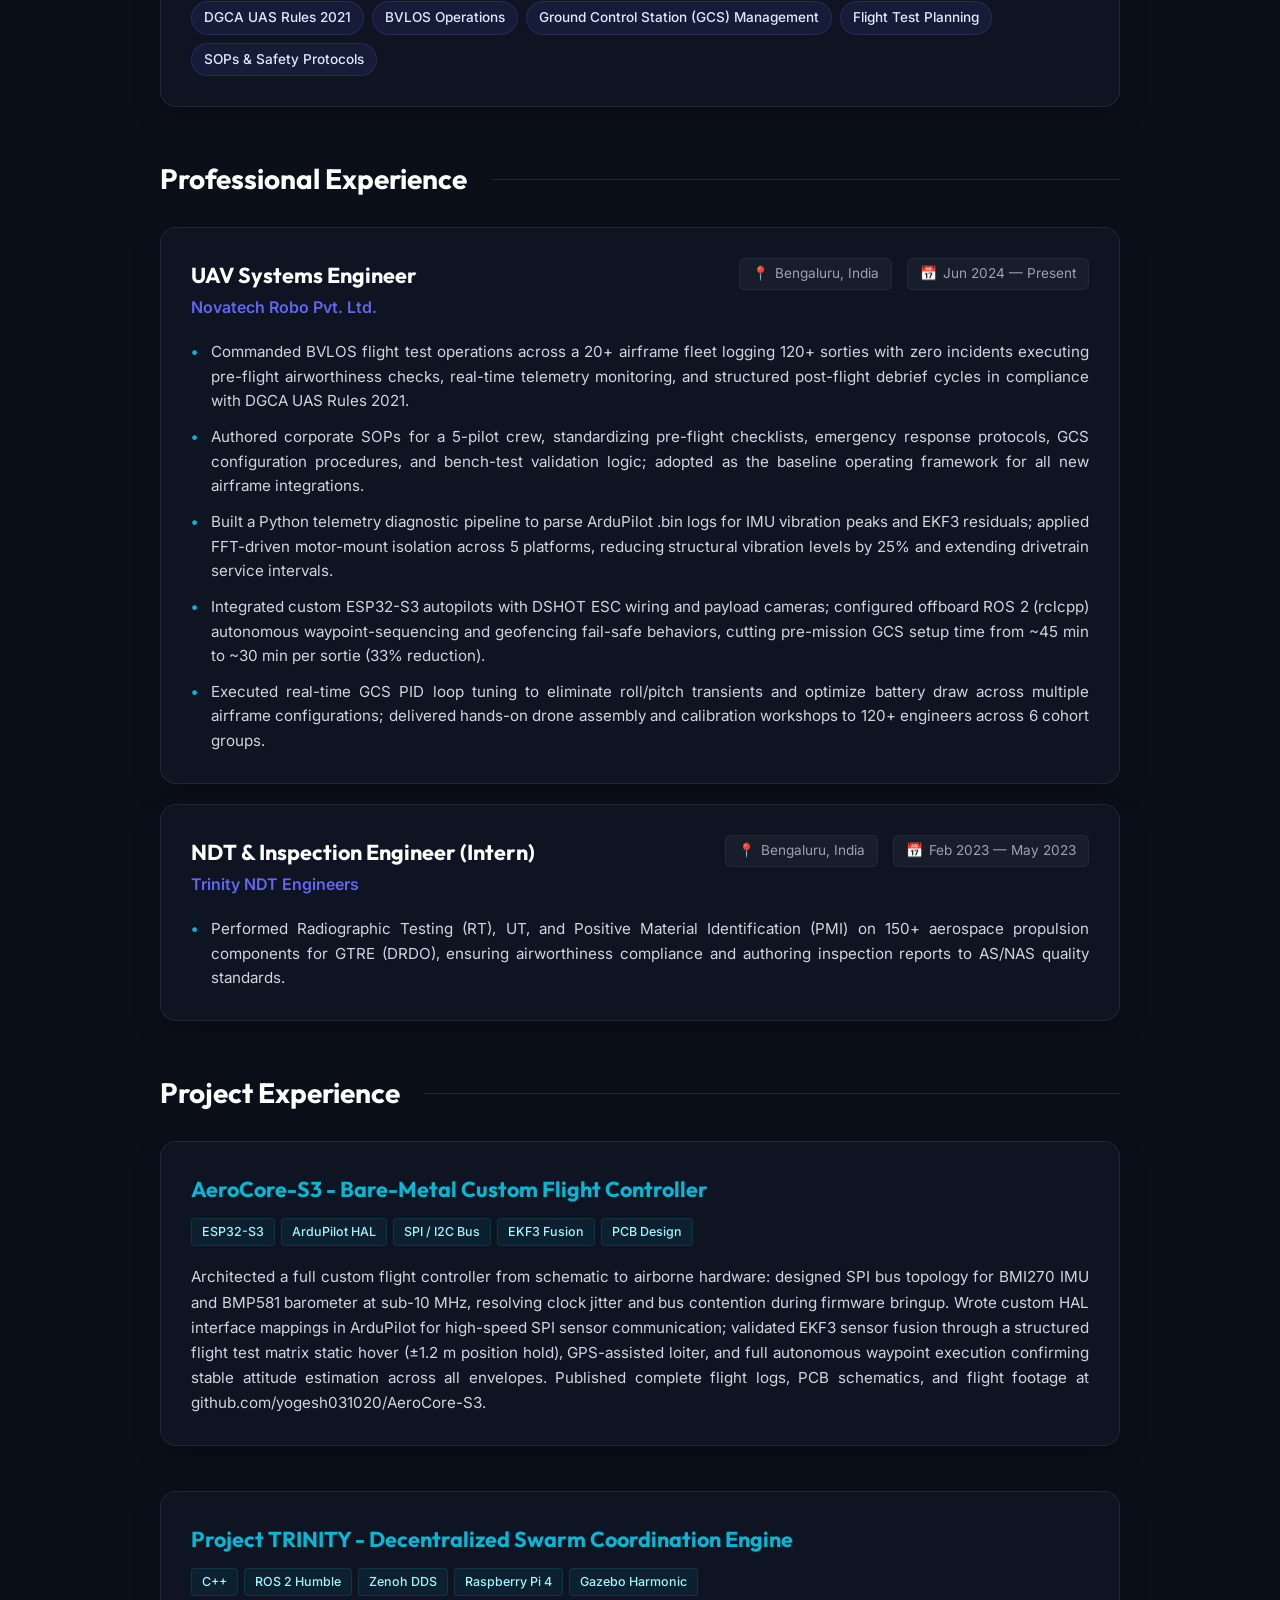
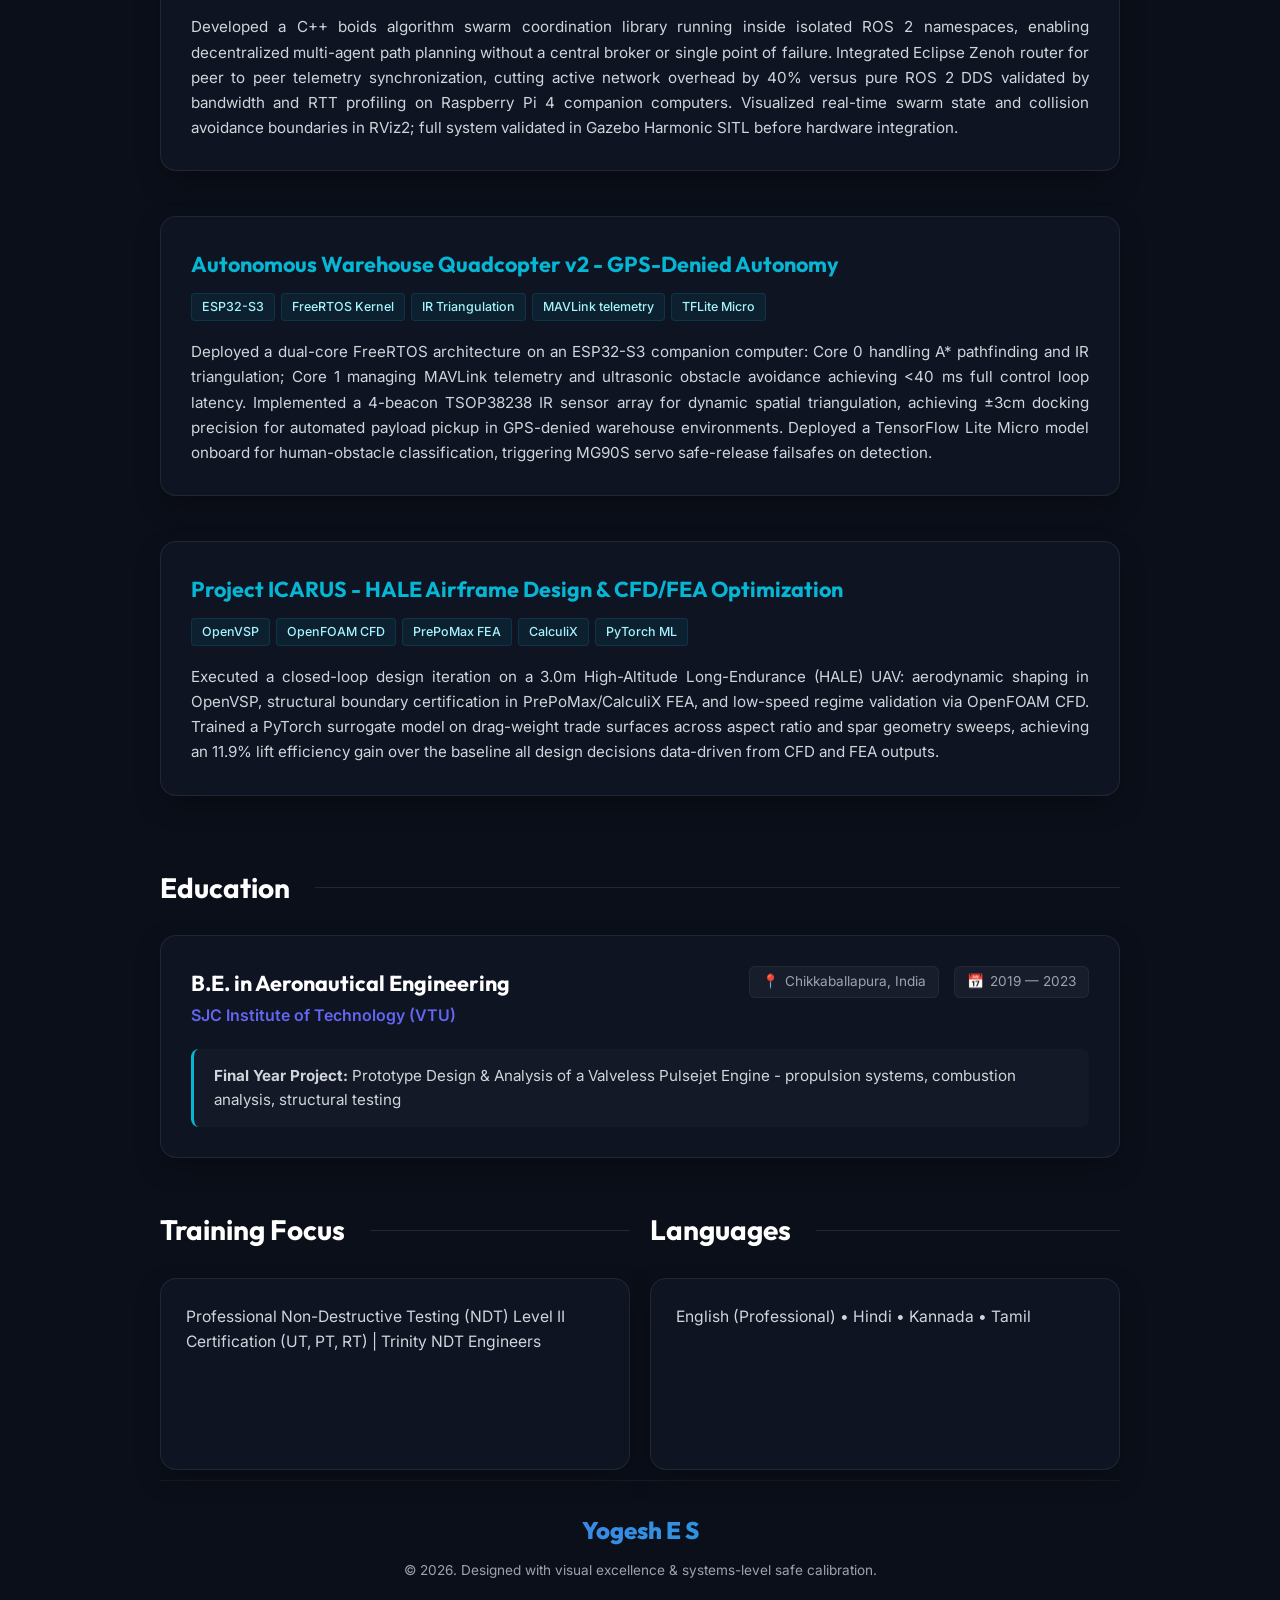
==== commit 67d625ab: "style: update professional title to UAV Systems Engineer" ====
--- a/resume.html
+++ b/resume.html
@@ -3,8 +3,8 @@
 <head>
     <meta charset="UTF-8">
     <meta name="viewport" content="width=device-width, initial-scale=1.0">
-    <title>Yogesh E S | Aeronautical & Autonomy Systems Engineer Portfolio</title>
-    <meta name="description" content="Professional portfolio of Yogesh E S, Aeronautical & Autonomy Systems Engineer specializing in UAV Autonomy, avionics, ROS 2, and flight hardware.">
+    <title>Yogesh E S | UAV Systems Engineer Portfolio</title>
+    <meta name="description" content="Professional portfolio of Yogesh E S, UAV Systems Engineer specializing in UAV Autonomy, avionics, ROS 2, and flight hardware.">
     <link rel="preconnect" href="https://fonts.googleapis.com">
     <link rel="preconnect" href="https://fonts.gstatic.com" crossorigin>
     <link href="https://fonts.googleapis.com/css2?family=Inter:wght@300;400;500;600;700;800&family=Outfit:wght@400;500;600;700;800&display=swap" rel="stylesheet">
@@ -481,7 +481,7 @@
     <div class="container">
         <header>
             <h1 class="profile-name">Yogesh E S</h1>
-            <div class="profile-title">Aeronautical & Autonomy Systems Engineer</div>
+            <div class="profile-title">UAV Systems Engineer</div>
             
             <div class="contact-grid">
                 <a href="mailto:yogeshes376@gmail.com" class="contact-item"><i class="icon">✉</i> yogeshes376@gmail.com</a>
@@ -504,7 +504,7 @@
         <section id="summary">
             <h2 class="section-title">Professional Summary</h2>
             <div class="card glass">
-                <p class="summary-text">Aeronautical & UAV Systems Engineer with end-to-end ownership of autonomous drone development from bare-metal ESP32-S3 autopilot PCB design and ArduPilot HAL integration to ROS 2 swarm middleware and BVLOS field operations. Designed, built, and flight-tested custom flight controllers with EKF3 sensor fusion; commanded operations across a 20+ airframe fleet through 120+ sorties under DGCA UAS Rules 2021. Seeking to bring this depth across the full stack from sensor integration to autonomous mission execution at a company building mission-critical UAV systems.</p>
+                <p class="summary-text">UAV Systems Engineer with end-to-end ownership of autonomous drone development from bare-metal ESP32-S3 autopilot PCB design and ArduPilot HAL integration to ROS 2 swarm middleware and BVLOS field operations. Designed, built, and flight-tested custom flight controllers with EKF3 sensor fusion; commanded operations across a 20+ airframe fleet through 120+ sorties under DGCA UAS Rules 2021. Seeking to bring this depth across the full stack from sensor integration to autonomous mission execution at a company building mission-critical UAV systems.</p>
             </div>
         </section>
 
